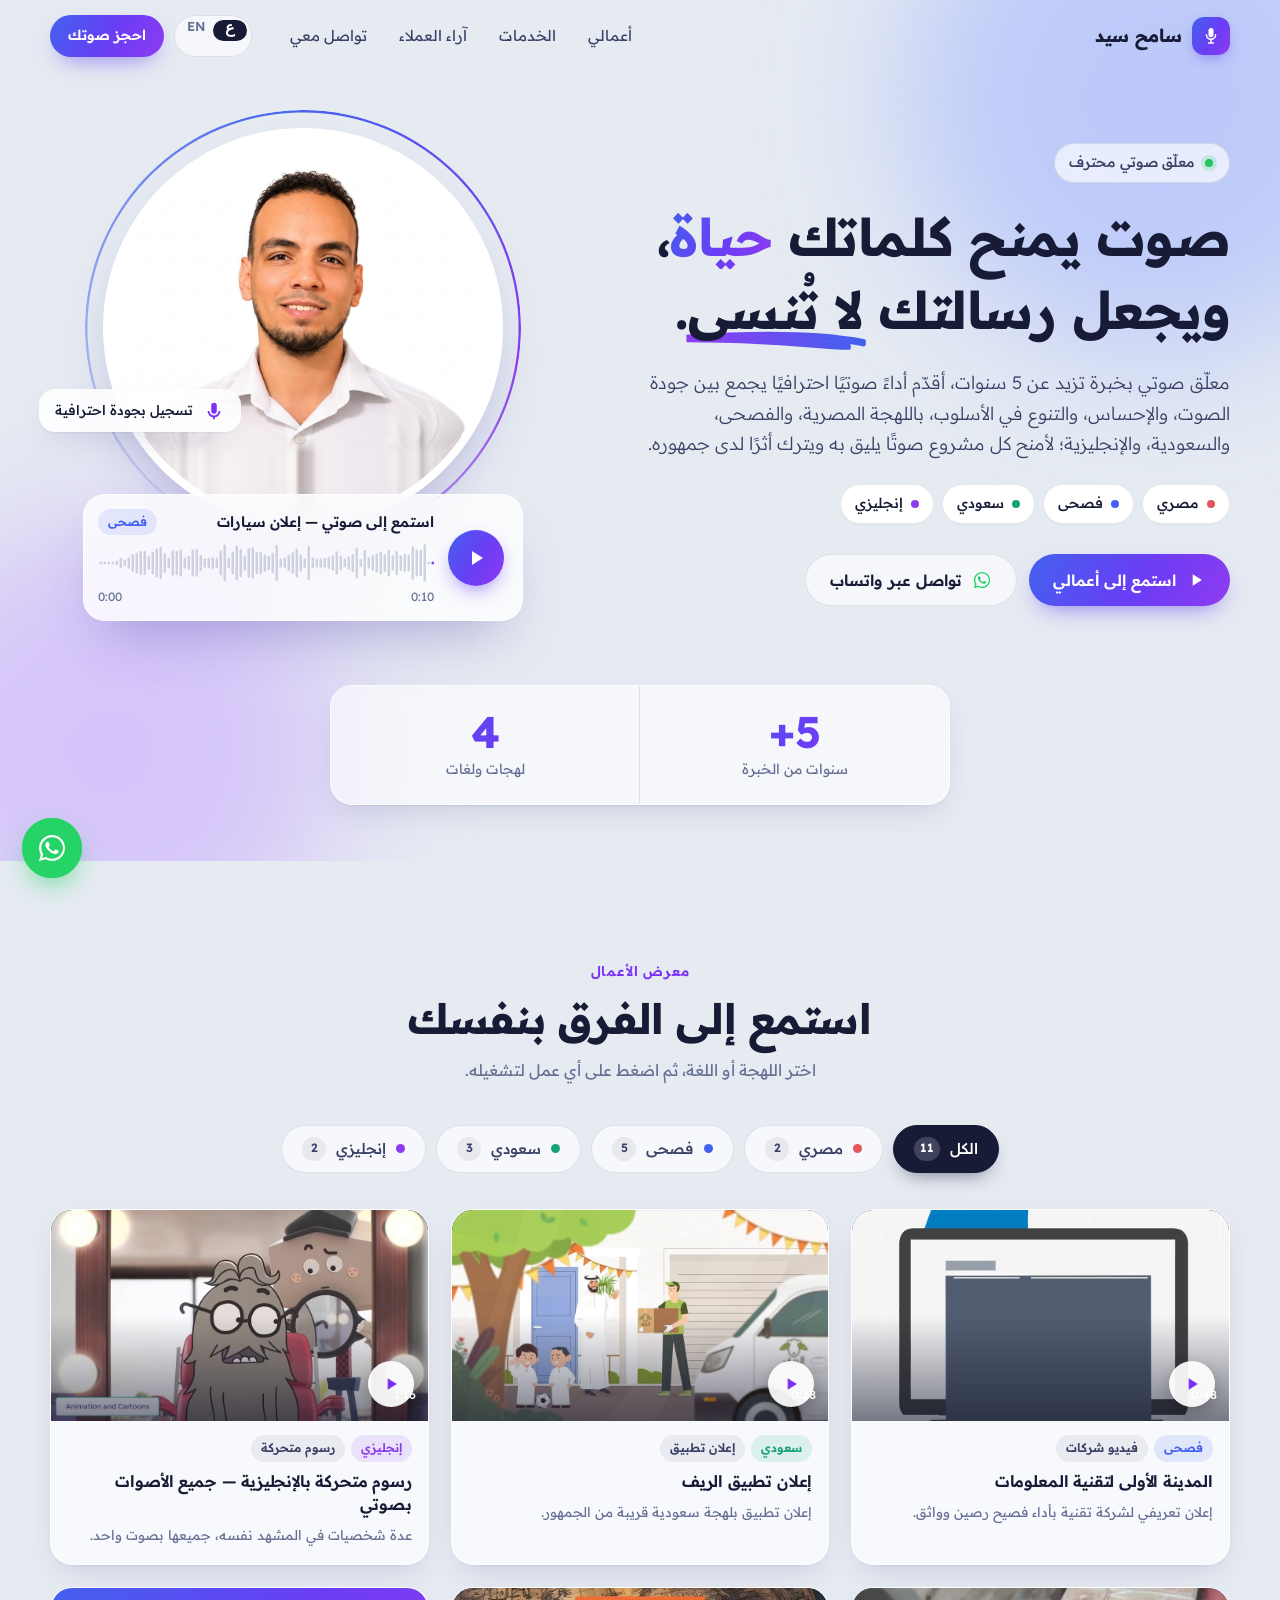
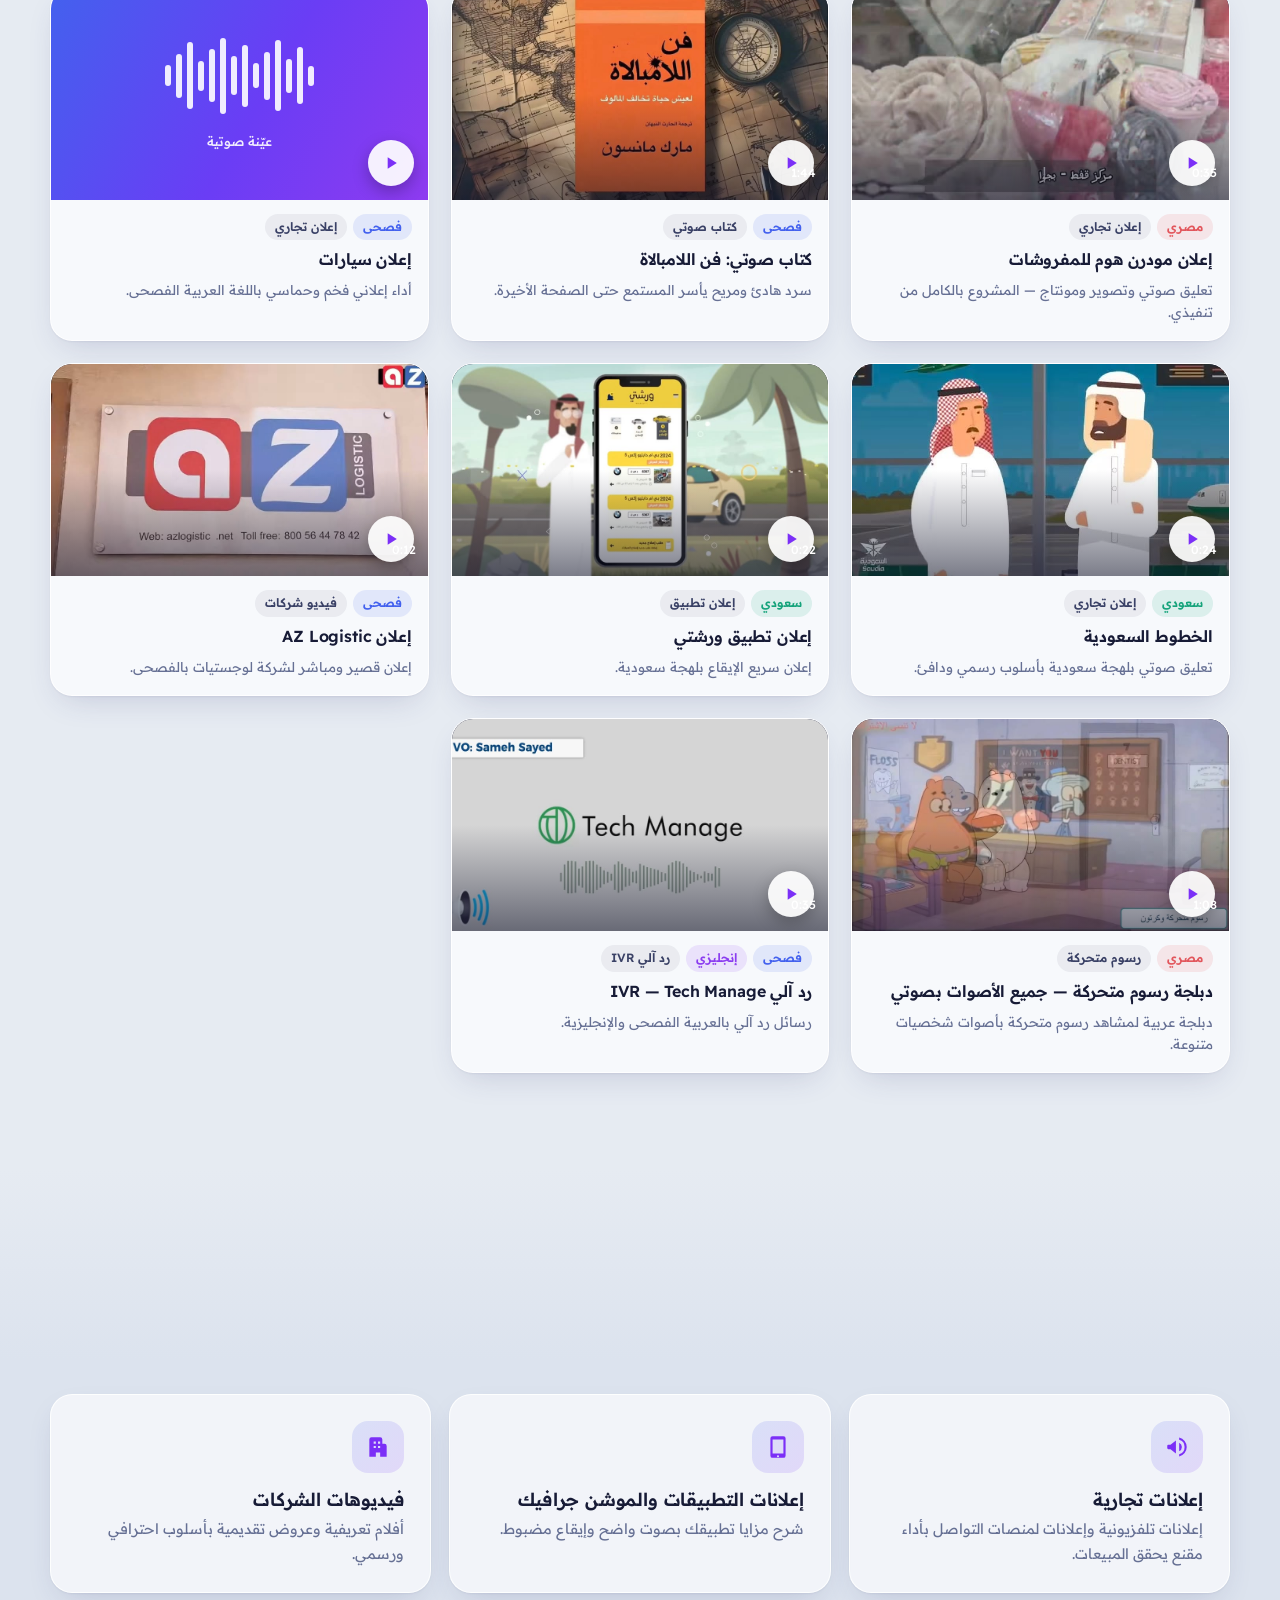
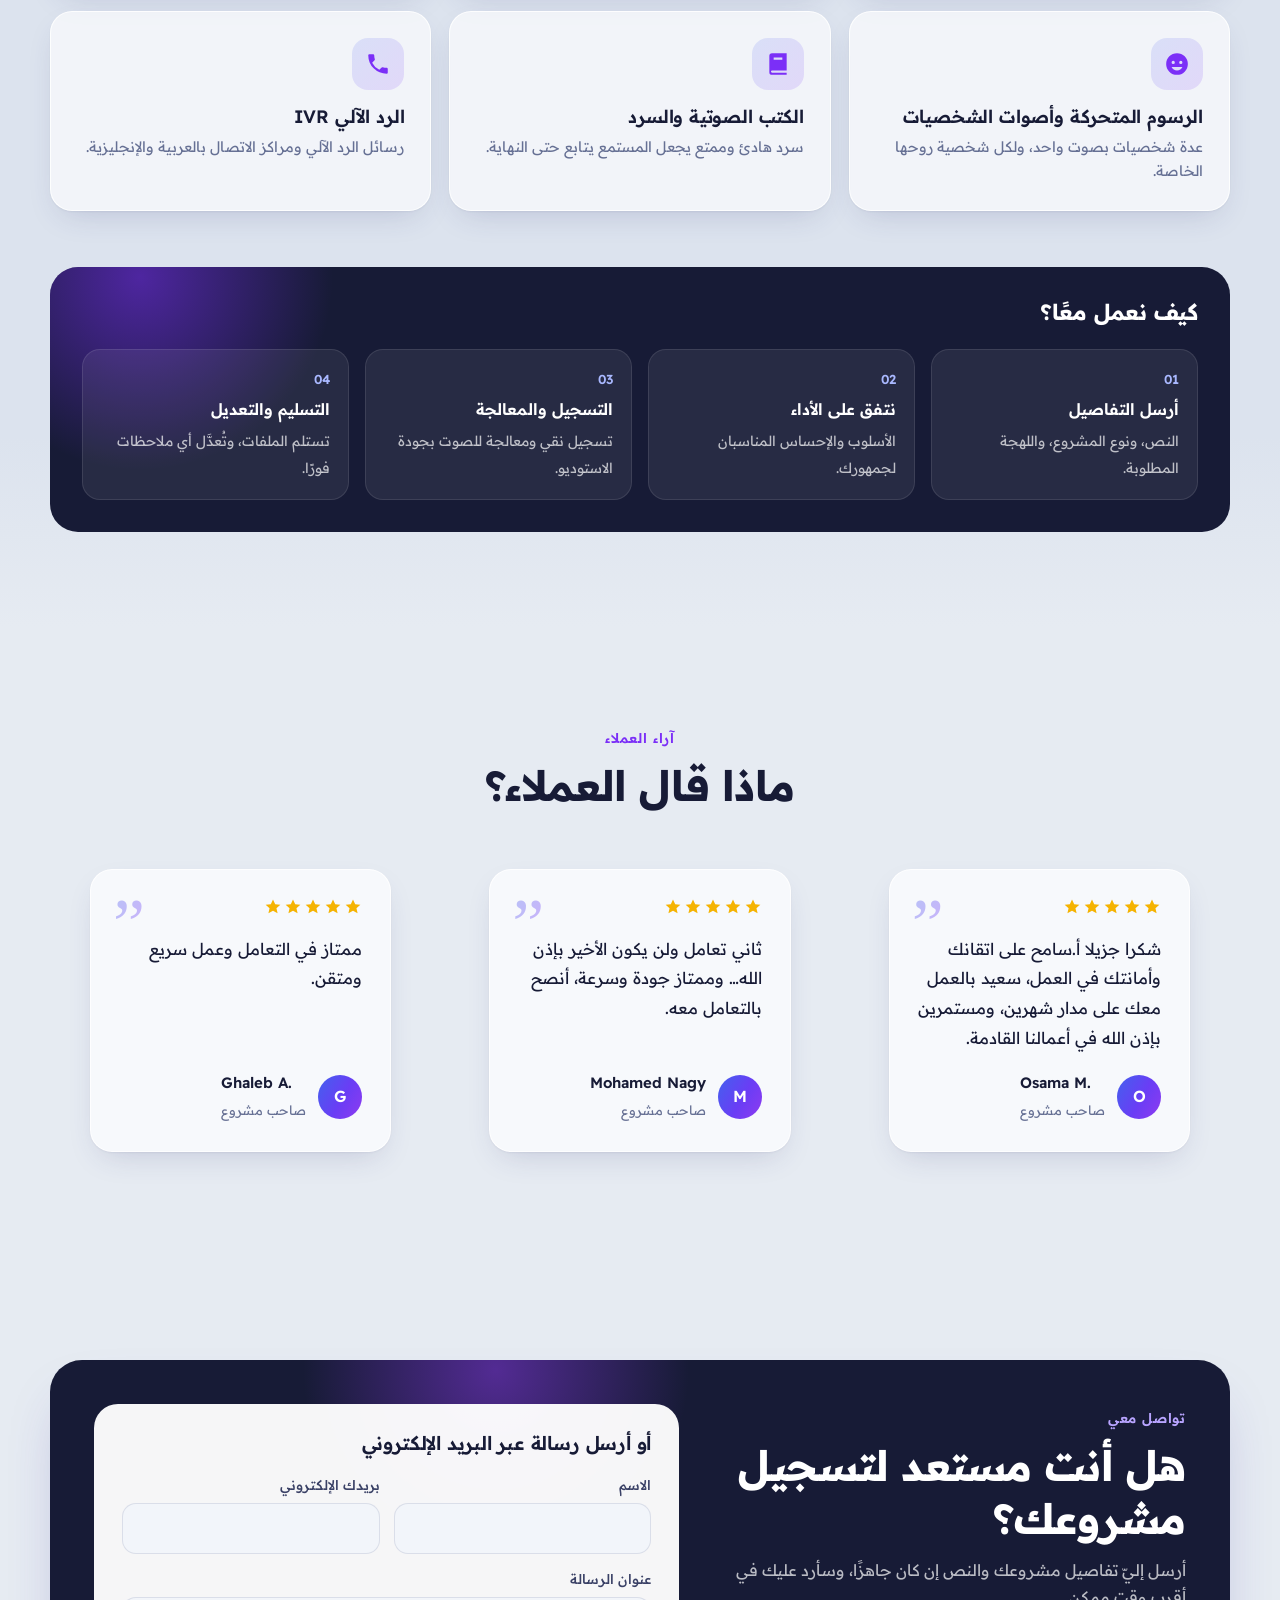
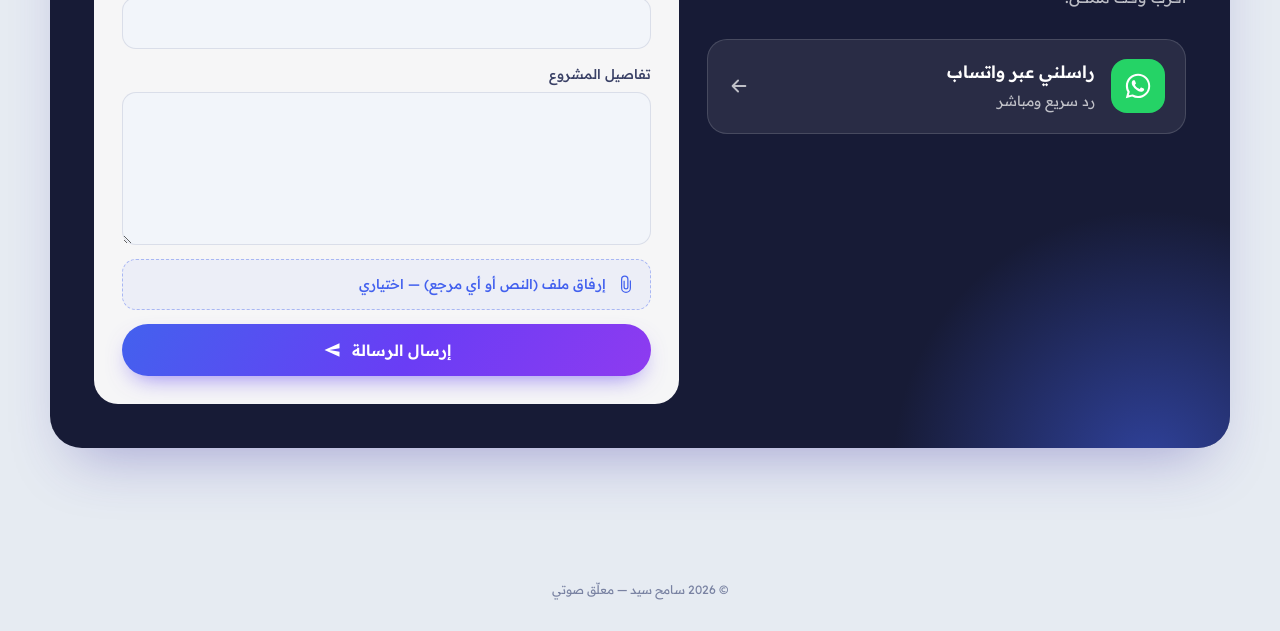
==== public/index.html @ ec3e9917 "Hero portrait: edited photo with broader shoulders and full arm outline Shoulders widened 24% below " ====
<!doctype html>
<html lang="ar" dir="rtl">
<head>
<meta charset="utf-8">
<meta name="viewport" content="width=device-width, initial-scale=1">
<title>سامح سيد — معلّق صوتي | Sameh Sayed — Voice-over Artist</title>
<meta name="description" content="سامح سيد، معلّق صوتي بخبرة تزيد عن 5 سنوات: مصري، فصحى، سعودي، وإنجليزي. إعلانات، تطبيقات، كرتون، كتب صوتية، ورد آلي IVR.">
<meta property="og:title" content="سامح سيد — معلّق صوتي">
<meta property="og:description" content="صوت يمنح كلماتك حياة، ويجعل رسالتك لا تُنسى. مصري · فصحى · سعودي · إنجليزي">
<meta property="og:image" content="assets/img/sameh.png">
<meta property="og:type" content="website">
<meta name="theme-color" content="#E6EBF2">
<link rel="icon" href="data:image/svg+xml,%3Csvg xmlns='http://www.w3.org/2000/svg' viewBox='0 0 64 64'%3E%3Cdefs%3E%3ClinearGradient id='g' x1='0' y1='0' x2='1' y2='1'%3E%3Cstop offset='0' stop-color='%234361EE'/%3E%3Cstop offset='1' stop-color='%237B2FF7'/%3E%3C/linearGradient%3E%3C/defs%3E%3Crect width='64' height='64' rx='18' fill='url(%23g)'/%3E%3Cg fill='%23fff'%3E%3Crect x='14' y='26' width='5' height='12' rx='2.5'/%3E%3Crect x='23' y='18' width='5' height='28' rx='2.5'/%3E%3Crect x='32' y='12' width='5' height='40' rx='2.5'/%3E%3Crect x='41' y='20' width='5' height='24' rx='2.5'/%3E%3C/g%3E%3C/svg%3E">
<link rel="preconnect" href="https://fonts.googleapis.com">
<link rel="preconnect" href="https://fonts.gstatic.com" crossorigin>
<link href="https://fonts.googleapis.com/css2?family=Readex+Pro:wght@300;400;500;600;700&display=swap" rel="stylesheet">
<link rel="stylesheet" href="assets/style.css?v=12">
</head>
<body>

<header class="nav" id="nav">
  <div class="wrap nav-in">
    <a href="./" class="brand" aria-label="Sameh Sayed">
      <span class="brand-mark" aria-hidden="true">
        <svg class="mic" viewBox="0 0 24 24"><rect x="9" y="2.5" width="6" height="11" rx="3"/><path d="M6.5 10.5a5.5 5.5 0 0 0 11 0" fill="none" stroke="currentColor" stroke-width="1.8" stroke-linecap="round"/><path d="M12 16v4M9 20.5h6" fill="none" stroke="currentColor" stroke-width="1.8" stroke-linecap="round"/></svg>
        <span class="wv wv-l"><i></i><i></i></span><span class="wv wv-r"><i></i><i></i></span>
      </span>
      <span class="brand-name" data-i18n="name">سامح سيد</span>
    </a>
    <nav class="links" aria-label="Main">
      <a href="#work" data-i18n="nav.work">أعمالي</a>
      <a href="#services" data-i18n="nav.services">الخدمات</a>
      <a href="#reviews" data-i18n="nav.reviews">آراء العملاء</a>
      <a href="#contact" data-i18n="nav.contact">تواصل معي</a>
    </nav>
    <div class="nav-end">
      <button class="lang" id="langBtn" type="button" aria-label="Switch language"><span data-l="ar">ع</span><span data-l="en">EN</span></button>
      <a href="#contact" class="btn btn-grad btn-sm" data-i18n="nav.cta">احجز صوتك</a>
    </div>
  </div>
</header>

<main id="top">

  <!-- HERO -->
  <section class="hero">
    <div class="orb orb-a" aria-hidden="true"></div>
    <div class="orb orb-b" aria-hidden="true"></div>
    <div class="wrap hero-in">
      <div class="hero-copy reveal">
        <p class="eyebrow"><span class="dot"></span><span data-i18n="hero.eyebrow">معلّق صوتي محترف</span></p>
        <h1 data-i18n-html="hero.title">صوت يمنح كلماتك <em>حياة</em>،<br>ويجعل رسالتك <span class="mark">لا تُنسى</span>.</h1>
        <p class="lead" data-i18n="hero.lead">معلّق صوتي بخبرة تزيد عن 5 سنوات، أقدّم أداءً صوتيًا احترافيًا يجمع بين جودة الصوت، والإحساس، والتنوع في الأسلوب، باللهجة المصرية، والفصحى، والسعودية، والإنجليزية؛ لأمنح كل مشروع صوتًا يليق به ويترك أثرًا لدى جمهوره.</p>
        <div class="dialects" id="heroDialects"></div>
        <div class="cta-row">
          <a href="#work" class="btn btn-grad"><svg viewBox="0 0 24 24" aria-hidden="true"><path d="M8 5v14l11-7z"/></svg><span data-i18n="hero.listen">استمع إلى أعمالي</span></a>
          <a class="btn btn-ghost js-wa" href="#" target="_blank" rel="noopener"><svg viewBox="0 0 32 32" aria-hidden="true"><use href="#i-wa"/></svg><span data-i18n="hero.wa">تواصل عبر واتساب</span></a>
        </div>
      </div>

      <div class="hero-visual reveal">
        <div class="portrait">
          <div class="ring" aria-hidden="true"></div>
          <div class="photo"><img src="assets/img/sameh-portrait.jpg" alt="سامح سيد" width="1024" height="1024" fetchpriority="high"></div>
          <div class="badge badge-mic"><svg viewBox="0 0 24 24" aria-hidden="true"><path d="M12 15a3 3 0 0 0 3-3V6a3 3 0 1 0-6 0v6a3 3 0 0 0 3 3zm5-3a5 5 0 0 1-10 0H5a7 7 0 0 0 6 6.92V21h2v-2.08A7 7 0 0 0 19 12z"/></svg><span data-i18n="hero.studio">تسجيل بجودة احترافية</span></div>
        </div>

        <div class="player" id="demo">
          <button class="play" id="demoPlay" type="button" aria-label="Play">
            <svg class="i-play" viewBox="0 0 24 24" aria-hidden="true"><path d="M8 5v14l11-7z"/></svg>
            <svg class="i-pause" viewBox="0 0 24 24" aria-hidden="true"><path d="M7 5h4v14H7zM13 5h4v14h-4z"/></svg>
          </button>
          <div class="player-body">
            <div class="player-top">
              <span class="player-title" data-i18n="demo.title">استمع إلى صوتي — إعلان سيارات</span>
              <span class="tag tag-fusha" data-i18n="d.fusha">فصحى</span>
            </div>
            <canvas class="wave" id="demoWave" height="44" aria-label="Waveform"></canvas>
            <div class="player-time"><span id="demoCur">0:00</span><span id="demoDur">0:00</span></div>
          </div>
          <audio id="demoAudio" src="assets/audio/car-commercial-fusha.wav" preload="metadata"></audio>
        </div>
      </div>
    </div>

    <div class="wrap">
      <ul class="stats reveal">
        <li><b dir="ltr">+<span data-count="5">5</span></b><span data-i18n="stats.years">سنوات من الخبرة</span></li>
        <li><b><span data-count="4">4</span></b><span data-i18n="stats.dialects">لهجات ولغات</span></li>
      </ul>
    </div>
  </section>

  <!-- WORK -->
  <section class="section" id="work">
    <div class="wrap">
      <div class="head reveal">
        <p class="kicker" data-i18n="work.kicker">معرض الأعمال</p>
        <h2 data-i18n="work.title">استمع إلى الفرق بنفسك</h2>
        <p class="sub" data-i18n="work.sub">اختر اللهجة أو اللغة، ثم اضغط على أي عمل لتشغيله.</p>
      </div>

      <div class="filters reveal" id="filters" role="tablist" aria-label="Filter by dialect"></div>
      <div class="grid" id="grid"></div>
    </div>
  </section>

  <!-- SERVICES -->
  <section class="section section-alt" id="services">
    <div class="wrap">
      <div class="head reveal">
        <p class="kicker" data-i18n="svc.kicker">الخدمات</p>
        <h2 data-i18n="svc.title">صوت واحد لجميع أنواع المشاريع</h2>
      </div>
      <div class="services" id="services-list"></div>

      <div class="process reveal">
        <h3 data-i18n="proc.title">كيف نعمل معًا؟</h3>
        <ol id="process"></ol>
      </div>
    </div>
  </section>

  <!-- REVIEWS -->
  <section class="section" id="reviews">
    <div class="wrap">
      <div class="head reveal">
        <p class="kicker" data-i18n="rev.kicker">آراء العملاء</p>
        <h2 data-i18n="rev.title">ماذا قال العملاء؟</h2>
      </div>
      <div class="reviews" id="reviews-list"></div>
    </div>
  </section>

  <!-- CONTACT -->
  <section class="section section-contact" id="contact">
    <div class="wrap contact-in">
      <div class="contact-side reveal">
        <p class="kicker kicker-light" data-i18n="ct.kicker">تواصل معي</p>
        <h2 data-i18n="ct.title">هل أنت مستعد لتسجيل مشروعك؟</h2>
        <p class="sub" data-i18n="ct.sub">أرسل إليّ تفاصيل مشروعك والنص إن كان جاهزًا، وسأرد عليك في أقرب وقت ممكن.</p>
        <a class="wa-card js-wa" href="#" target="_blank" rel="noopener">
          <span class="wa-ico"><svg viewBox="0 0 32 32" aria-hidden="true"><use href="#i-wa"/></svg></span>
          <span><b data-i18n="ct.wa">راسلني عبر واتساب</b><small data-i18n="ct.wa2">رد سريع ومباشر</small></span>
          <svg class="arrow" viewBox="0 0 24 24" aria-hidden="true"><path d="M5 12h14M13 6l6 6-6 6" fill="none" stroke="currentColor" stroke-width="2" stroke-linecap="round" stroke-linejoin="round"/></svg>
        </a>
      </div>

      <form class="form reveal" id="mailForm" action="https://formsubmit.co/neverstopdreamingbuddy@gmail.com" method="POST" enctype="multipart/form-data" target="formSink">
        <h3 data-i18n="f.title">أو أرسل رسالة عبر البريد الإلكتروني</h3>
        <div class="row2">
          <label><span data-i18n="f.name">الاسم</span><input name="name" required autocomplete="name"></label>
          <label><span data-i18n="f.email">بريدك الإلكتروني</span><input name="email" type="email" required autocomplete="email" dir="ltr"></label>
        </div>
        <label><span data-i18n="f.subject">عنوان الرسالة</span><input name="_subject" required></label>
        <label><span data-i18n="f.msg">تفاصيل المشروع</span><textarea name="message" rows="5" required></textarea></label>
        <label class="file"><input type="file" name="attachment" id="fileIn" accept=".pdf,.doc,.docx,.txt,.mp3,.wav,.mp4,.png,.jpg,.jpeg,.zip">
          <span class="file-ui"><svg viewBox="0 0 24 24" aria-hidden="true"><path d="M16.5 6.5v9a4.5 4.5 0 0 1-9 0V5a3 3 0 0 1 6 0v9.5a1.5 1.5 0 0 1-3 0V7h-1.5v7.5a3 3 0 0 0 6 0V5a4.5 4.5 0 0 0-9 0v10.5a6 6 0 0 0 12 0v-9z"/></svg><span id="fileName" data-i18n="f.file">إرفاق ملف (النص أو أي مرجع) — اختياري</span></span>
        </label>
        <input type="text" name="_honey" class="hp" tabindex="-1" autocomplete="off">
        <input type="hidden" name="_template" value="table">
        <input type="hidden" name="_captcha" value="false">
        <input type="hidden" name="_next" id="nextUrl" value="">
        <button class="btn btn-grad btn-block" type="submit"><span data-i18n="f.send">إرسال الرسالة</span><svg viewBox="0 0 24 24" aria-hidden="true"><path d="M3 20l18-8L3 4v6l12 2-12 2z"/></svg></button>
        <p class="form-ok" id="formOk" hidden role="status" data-i18n="f.ok">تم إرسال رسالتك بنجاح، شكرًا لك! سأرد عليك قريبًا.</p>
      </form>
      <iframe name="formSink" id="formSink" title="form" hidden></iframe>
    </div>
  </section>
</main>

<footer class="foot">
  <div class="wrap foot-in">
    <span>© <span id="yr">2026</span> <span data-i18n="name">سامح سيد</span> — <span data-i18n="foot.role">معلّق صوتي</span></span>
  </div>
</footer>

<a class="fab js-wa" href="#" target="_blank" rel="noopener" aria-label="WhatsApp">
  <svg viewBox="0 0 32 32" aria-hidden="true"><use href="#i-wa"/></svg>
</a>

<div class="lightbox" id="lb" hidden>
  <div class="lb-card" role="dialog" aria-modal="true" aria-labelledby="lbTitle">
    <button class="lb-x" id="lbX" type="button" aria-label="Close">×</button>
    <div class="lb-media"><video id="lbVideo" controls playsinline></video></div>
    <div class="lb-info">
      <div class="lb-tags" id="lbTags"></div>
      <h3 id="lbTitle"></h3>
      <p id="lbNote"></p>
    </div>
  </div>
</div>

<svg width="0" height="0" style="position:absolute" aria-hidden="true">
  <symbol id="i-wa" viewBox="0 0 32 32"><path fill="currentColor" d="M16.04 3C8.86 3 3.05 8.8 3.05 15.97c0 2.29.6 4.53 1.74 6.5L3 29l6.7-1.75a12.95 12.95 0 0 0 6.33 1.62h.01c7.17 0 12.99-5.8 12.99-12.97C29.03 8.8 23.21 3 16.04 3zm0 23.68h-.01a10.8 10.8 0 0 1-5.49-1.5l-.4-.23-3.97 1.04 1.06-3.87-.26-.4a10.7 10.7 0 0 1-1.65-5.75c0-5.95 4.85-10.79 10.82-10.79 5.96 0 10.8 4.84 10.8 10.8 0 5.95-4.85 10.7-10.9 10.7zm5.93-8.07c-.33-.16-1.93-.95-2.23-1.06-.3-.11-.52-.16-.74.17-.22.32-.85 1.06-1.04 1.27-.19.22-.38.25-.71.08-.33-.16-1.38-.51-2.63-1.62-.97-.86-1.63-1.93-1.82-2.25-.19-.33-.02-.5.14-.67.15-.14.33-.38.49-.57.17-.19.22-.32.33-.54.11-.22.06-.41-.03-.57-.08-.16-.74-1.78-1.01-2.44-.27-.64-.54-.55-.74-.56h-.63c-.22 0-.57.08-.87.41-.3.32-1.14 1.11-1.14 2.71s1.17 3.15 1.33 3.36c.16.22 2.3 3.5 5.56 4.91.78.33 1.38.53 1.86.68.78.25 1.49.21 2.05.13.63-.09 1.93-.79 2.2-1.55.27-.76.27-1.41.19-1.55-.08-.13-.3-.21-.63-.38z"/></symbol>
</svg>

<script src="assets/main.js?v=9"></script>
</body>
</html>
---- public/assets/style.css ----
:root{
  --bg:#E6EBF2;          /* watery gray */
  --bg-2:#DCE3EE;
  --surface:#F2F5FA;
  --card:rgba(255,255,255,.62);
  --card-solid:#F7F9FC;
  --line:rgba(40,56,110,.12);
  --ink:#171B36;
  --ink-2:#3A4166;
  --muted:#667094;
  --blue:#4361EE;
  --violet:#7B2FF7;
  --grad:linear-gradient(120deg,#4361EE 0%,#6A3DF5 55%,#8E3BF0 100%);
  --grad-soft:linear-gradient(135deg,rgba(67,97,238,.14),rgba(123,47,247,.14));
  --shadow:0 1px 2px rgba(23,27,54,.05),0 12px 32px -12px rgba(48,56,120,.22);
  --shadow-lg:0 30px 60px -24px rgba(58,48,160,.38);
  --r:22px;
  --font:"Readex Pro",system-ui,-apple-system,"Segoe UI",Tahoma,sans-serif;
  --wa:#25D366;
  /* dialect colors */
  --c-eg:#E2565C; --c-fusha:#4361EE; --c-sa:#16A37B; --c-en:#8B3CF0;
}
*{box-sizing:border-box}
html{scroll-behavior:smooth;scroll-padding-top:84px;-webkit-text-size-adjust:100%}
body{margin:0;background:var(--bg);color:var(--ink);font-family:var(--font);font-size:16px;line-height:1.7;overflow-x:hidden;-webkit-font-smoothing:antialiased}
img,video,canvas{display:block;max-width:100%}
a{color:inherit;text-decoration:none}
button{font:inherit;color:inherit;cursor:pointer;border:0;background:none}
svg{fill:currentColor}
.wrap{width:min(1180px,100% - 32px);margin-inline:auto}
h1,h2,h3{line-height:1.25;margin:0;letter-spacing:-.01em}
html[lang=en] h1,html[lang=en] h2{letter-spacing:-.025em}

/* ---------- buttons ---------- */
.btn{display:inline-flex;align-items:center;justify-content:center;gap:10px;height:52px;padding:0 24px;border-radius:999px;font-weight:600;font-size:15.5px;transition:transform .2s,box-shadow .2s,background .2s;white-space:nowrap}
.btn svg{width:20px;height:20px}
.btn-grad{background:var(--grad);color:#fff;box-shadow:0 10px 24px -10px rgba(91,63,240,.7)}
.btn-grad:hover{transform:translateY(-2px);box-shadow:0 16px 30px -12px rgba(91,63,240,.75)}
.btn-ghost{background:var(--card);border:1px solid var(--line);backdrop-filter:blur(10px)}
.btn-ghost svg{color:var(--wa)}
.btn-ghost:hover{background:#fff;transform:translateY(-2px)}
.btn-sm{height:42px;padding:0 18px;font-size:14px}
.btn-block{width:100%}
:focus-visible{outline:3px solid rgba(67,97,238,.55);outline-offset:3px;border-radius:10px}

/* ---------- nav ---------- */
.nav{position:fixed;inset-inline:0;top:0;z-index:50;transition:background .3s,box-shadow .3s,backdrop-filter .3s}
.nav.scrolled{background:rgba(230,235,242,.78);backdrop-filter:blur(14px) saturate(1.4);box-shadow:0 1px 0 var(--line)}
.nav-in{display:flex;align-items:center;gap:24px;height:72px}
.brand{display:flex;align-items:center;gap:10px;font-weight:700;font-size:18px}
.brand-mark{position:relative;display:grid;place-items:center;height:38px;width:38px;border-radius:12px;background:var(--grad);color:#fff;box-shadow:0 6px 16px -6px rgba(91,63,240,.7)}
.brand-mark .mic{width:20px;height:20px;fill:#fff}
.brand-mark .wv{position:absolute;top:50%;display:flex;gap:2px;transform:translateY(-62%)}
.brand-mark .wv-l{left:3px;flex-direction:row-reverse}.brand-mark .wv-r{right:3px}
.brand-mark .wv i{display:block;width:4px;height:4px;border:1.6px solid #fff;border-radius:50%;clip-path:inset(0 0 0 50%);opacity:0;animation:wave 1.6s ease-out infinite}
.brand-mark .wv-l i{clip-path:inset(0 50% 0 0)}
.brand-mark .wv i:nth-child(2){width:7px;height:7px;animation-delay:.25s}
@keyframes wave{0%{opacity:0;transform:scale(.6)}40%{opacity:1}100%{opacity:0;transform:scale(1.15)}}
.brand:hover .brand-mark .wv i{animation-duration:.9s}
@keyframes bars{50%{transform:scaleY(.45)}}
.links{display:flex;gap:4px;margin-inline-start:auto}
.links a{padding:8px 14px;border-radius:999px;color:var(--ink-2);font-size:15px;transition:background .2s,color .2s}
.links a:hover{background:rgba(255,255,255,.7);color:var(--ink)}
.nav-end{display:flex;align-items:center;gap:10px}
.lang{display:flex;height:42px;padding:4px;border-radius:999px;background:rgba(255,255,255,.6);border:1px solid var(--line);font-size:13px;font-weight:600}
.lang span{display:grid;place-items:center;min-width:34px;border-radius:999px;color:var(--muted);transition:.2s;line-height:1}
.lang [data-l=ar]{font-size:16px;padding-bottom:5px;font-family:Tahoma,"Segoe UI",sans-serif;font-weight:700}
html[lang=ar] .lang [data-l=ar],html[lang=en] .lang [data-l=en]{background:var(--ink);color:#fff}

/* ---------- hero ---------- */
.hero{position:relative;padding:128px 0 56px;overflow:hidden}
.orb{position:absolute;border-radius:50%;filter:blur(70px);opacity:.55;pointer-events:none}
.orb-a{width:520px;height:520px;background:#9DB0FF;top:-160px;inset-inline-start:-140px}
.orb-b{width:460px;height:460px;background:#C8A6FF;bottom:-120px;inset-inline-end:-120px}
.hero-in>*{min-width:0}
.hero-in{position:relative;display:grid;grid-template-columns:minmax(0,1.1fr) minmax(0,.9fr);gap:56px;align-items:center}
.eyebrow{display:inline-flex;align-items:center;gap:10px;margin:0 0 18px;padding:7px 16px 7px 14px;border-radius:999px;background:rgba(255,255,255,.65);border:1px solid var(--line);font-size:14px;font-weight:500;color:var(--ink-2)}
.dot{width:8px;height:8px;border-radius:50%;background:#22C55E;box-shadow:0 0 0 4px rgba(34,197,94,.18);animation:pulse 2s infinite}
@keyframes pulse{50%{box-shadow:0 0 0 8px rgba(34,197,94,0)}}
h1{font-size:clamp(30px,4.2vw,52px);font-weight:700;text-wrap:balance}
html[lang=ar] h1{line-height:1.4}
h1 .mark{position:relative;display:inline-block;white-space:nowrap;color:var(--ink);isolation:isolate}
h1 .mark::after{content:"";position:absolute;inset-inline:-2%;bottom:-.06em;height:.4em;background:url("data:image/svg+xml,%3Csvg xmlns=%27http://www.w3.org/2000/svg%27 viewBox=%270 0 200 20%27 preserveAspectRatio=%27none%27%3E%3Cdefs%3E%3ClinearGradient id=%27g%27 x1=%270%27 x2=%271%27%3E%3Cstop offset=%270%27 stop-color=%27%234361EE%27/%3E%3Cstop offset=%271%27 stop-color=%27%238E3BF0%27/%3E%3C/linearGradient%3E%3C/defs%3E%3Cpath d=%27M3 13 C 50 5, 110 4, 197 9 C 140 9, 80 12, 20 17%27 fill=%27none%27 stroke=%27url(%23g)%27 stroke-width=%277%27 stroke-linecap=%27round%27/%3E%3C/svg%3E") center/100% 100% no-repeat;clip-path:inset(0 100% 0 0);animation:draw 1s .6s cubic-bezier(.6,.1,.2,1) forwards;z-index:-1}
html[dir=rtl] h1 .mark::after{transform:scaleX(-1)}
@keyframes draw{to{clip-path:inset(0 0 0 0)}}
h1 em{font-style:normal;background:var(--grad);-webkit-background-clip:text;background-clip:text;color:transparent}
h1 .life{position:relative;display:inline-block}
h1 .sparks{position:absolute;inset:0;pointer-events:none;filter:drop-shadow(0 0 4px rgba(123,47,247,.55))}
h1 .sparks i{position:absolute;bottom:45%;width:var(--s,8px);height:var(--s,8px);opacity:0;background:linear-gradient(135deg,#6D8BFF,#B07CFF);clip-path:polygon(50% 0,62% 38%,100% 50%,62% 62%,50% 100%,38% 62%,0 50%,38% 38%);animation:rise var(--d,1.7s) ease-out var(--w,0s) 1 both}
h1 .sparks i.dot{border-radius:50%;clip-path:none;background:radial-gradient(circle,#fff 0,#9F7BFF 45%,rgba(123,47,247,0) 72%)}
@keyframes rise{0%{opacity:0;transform:translate(0,0) scale(.3) rotate(0)}18%{opacity:1}100%{opacity:0;transform:translate(var(--dx,0),-1.3em) scale(1) rotate(90deg)}}
.lead{font-size:clamp(16px,1.5vw,18px);color:var(--ink-2);margin:22px 0 24px;max-width:600px;font-weight:300}
.dialects{display:flex;flex-wrap:wrap;gap:8px;margin-bottom:30px}
.chip{display:inline-flex;align-items:center;gap:8px;padding:7px 14px;border-radius:999px;background:#fff;border:1px solid var(--line);font-size:14px;font-weight:500;box-shadow:0 1px 2px rgba(0,0,0,.03);transition:transform .2s,border-color .2s}
.chip:hover{transform:translateY(-2px);border-color:currentColor}
.chip i{width:8px;height:8px;border-radius:50%;background:currentColor}
.chip b{font-weight:500;color:var(--ink)}
.cta-row{display:flex;flex-wrap:wrap;gap:12px}

.hero-visual{position:relative;display:flex;flex-direction:column;align-items:center}
.portrait{position:relative;width:min(400px,82vw);aspect-ratio:1}
.portrait .photo{position:relative;width:100%;height:100%;border-radius:50%;overflow:hidden;background:#fff;box-shadow:var(--shadow-lg);border:8px solid rgba(255,255,255,.9)}
.portrait .photo img{width:100%;height:100%;object-fit:cover;}
.ring{position:absolute;inset:-18px;border-radius:50%;background:conic-gradient(from 0deg,#4361EE,#8E3BF0,#4361EE00 55%,#4361EE);animation:spin 14s linear infinite;-webkit-mask:radial-gradient(farthest-side,transparent calc(100% - 3px),#000 calc(100% - 2px));mask:radial-gradient(farthest-side,transparent calc(100% - 3px),#000 calc(100% - 2px))}
@keyframes spin{to{transform:rotate(1turn)}}
.badge{position:absolute;display:flex;align-items:center;gap:10px;padding:10px 16px;border-radius:16px;background:rgba(255,255,255,.88);backdrop-filter:blur(12px);box-shadow:var(--shadow);font-size:13.5px;font-weight:500;animation:float 6s ease-in-out infinite}
.badge b{font-size:24px;line-height:1;background:var(--grad);-webkit-background-clip:text;background-clip:text;color:transparent}
.badge svg{width:22px;height:22px;color:var(--violet)}
.badge-exp{top:12%;inset-inline-start:-14%}
.badge-mic{bottom:24%;inset-inline-end:-16%;animation-delay:-3s}
@keyframes float{50%{transform:translateY(-10px)}}

.player{position:relative;margin-top:-34px;width:100%;max-width:440px;display:flex;align-items:center;gap:14px;padding:14px 18px 12px 14px;border-radius:22px;background:rgba(255,255,255,.8);backdrop-filter:blur(16px);border:1px solid rgba(255,255,255,.9);box-shadow:var(--shadow-lg);z-index:2}
.play{flex:none;display:grid;place-items:center;width:56px;height:56px;border-radius:50%;background:var(--grad);color:#fff;box-shadow:0 8px 20px -6px rgba(91,63,240,.65);transition:transform .2s}
.play:hover{transform:scale(1.06)}
.play svg{width:24px;height:24px}
.play .i-pause,.player.playing .play .i-play{display:none}
.player.playing .play .i-pause{display:block}
.player.playing .play{animation:ripple 1.6s infinite}
@keyframes ripple{0%{box-shadow:0 0 0 0 rgba(107,63,245,.45)}100%{box-shadow:0 0 0 16px rgba(107,63,245,0)}}
.player-body{flex:1;min-width:0}
.player-top{display:flex;align-items:center;justify-content:space-between;gap:8px}
.player-title{font-weight:600;font-size:14.5px;white-space:nowrap;overflow:hidden;text-overflow:ellipsis}
.wave{width:100%;height:44px;margin:6px 0 2px;cursor:pointer}
.player-time{display:flex;justify-content:space-between;font-size:12px;color:var(--muted);font-variant-numeric:tabular-nums;direction:ltr}

.tag{display:inline-flex;align-items:center;gap:6px;padding:3px 10px;border-radius:999px;font-size:12px;font-weight:600;white-space:nowrap;background:color-mix(in srgb,currentColor 12%,transparent)}
.tag-eg{color:var(--c-eg)}.tag-fusha{color:var(--c-fusha)}.tag-sa{color:var(--c-sa)}.tag-en{color:var(--c-en)}
.tag-type{color:var(--ink-2);background:rgba(23,27,54,.06)}

.stats{list-style:none;margin:64px auto 0;max-width:620px;padding:0;display:grid;grid-template-columns:repeat(2,1fr);border-radius:var(--r);background:var(--card);border:1px solid rgba(255,255,255,.8);backdrop-filter:blur(10px);box-shadow:var(--shadow)}
.stats li{padding:22px 20px;text-align:center;display:flex;flex-direction:column;gap:2px}
.stats li+li{border-inline-start:1px solid var(--line)}
.stats b{font-size:clamp(30px,3.6vw,44px);font-variant-numeric:tabular-nums;font-weight:700;line-height:1.1;background:var(--grad);-webkit-background-clip:text;background-clip:text;color:transparent}
.stats li>span{font-size:14px;color:var(--muted)}

/* ---------- sections ---------- */
.section{padding:96px 0;position:relative}
.section-alt{background:linear-gradient(180deg,var(--bg) 0%,var(--bg-2) 18%,var(--bg-2) 82%,var(--bg) 100%)}
.head{text-align:center;max-width:640px;margin:0 auto 40px}
.kicker{display:inline-block;margin:0 0 10px;font-size:13.5px;font-weight:600;letter-spacing:.06em;color:var(--violet)}
html[lang=en] .kicker{text-transform:uppercase}
h2{font-size:clamp(28px,3.6vw,42px);font-weight:700}
.sub{color:var(--muted);margin:12px 0 0}

/* ---------- filters + grid ---------- */
.filters{display:flex;flex-wrap:wrap;justify-content:center;gap:10px;margin-bottom:36px}
.f-btn{display:inline-flex;align-items:center;gap:10px;height:48px;padding:0 20px;border-radius:999px;background:rgba(255,255,255,.65);border:1px solid var(--line);font-weight:500;font-size:15px;color:var(--ink-2);transition:.25s}
.f-btn i{width:9px;height:9px;border-radius:50%;background:var(--c,var(--ink))}
.f-btn small{display:grid;place-items:center;min-width:24px;height:24px;padding:0 6px;border-radius:999px;background:rgba(23,27,54,.07);font-size:12px;font-weight:600}
.f-btn:hover{background:#fff}
.f-btn[aria-selected=true]{background:var(--ink);color:#fff;border-color:var(--ink);box-shadow:0 10px 20px -10px rgba(23,27,54,.6)}
.f-btn[aria-selected=true] small{background:rgba(255,255,255,.18)}

.grid{display:grid;grid-template-columns:repeat(3,1fr);gap:22px}
.card{position:relative;display:flex;flex-direction:column;border-radius:var(--r);background:var(--card-solid);border:1px solid rgba(255,255,255,.9);box-shadow:var(--shadow);overflow:hidden;transition:transform .3s,box-shadow .3s,opacity .3s;cursor:pointer;text-align:start}
.card:hover{transform:translateY(-6px);box-shadow:var(--shadow-lg)}
.card.hide{display:none}
.thumb{position:relative;aspect-ratio:16/9;background:#1d2140;overflow:hidden}
.thumb img,.thumb video{position:absolute;inset:0;width:100%;height:100%;object-fit:cover;transition:transform .6s,opacity .3s}
.thumb video{opacity:0}
.card.previewing .thumb video{opacity:1}
.card:hover .thumb img{transform:scale(1.05)}
.thumb::after{content:"";position:absolute;inset:0;background:linear-gradient(180deg,rgba(15,18,40,0) 50%,rgba(15,18,40,.55))}
.thumb .pbtn{position:absolute;z-index:2;inset-inline-start:14px;bottom:14px;display:grid;place-items:center;width:46px;height:46px;border-radius:50%;background:rgba(255,255,255,.92);color:var(--violet);box-shadow:0 6px 16px rgba(0,0,0,.25);transition:transform .2s}
.card:hover .pbtn{transform:scale(1.1)}
.pbtn svg{width:20px;height:20px}
.thumb .dur{position:absolute;z-index:2;inset-inline-end:12px;bottom:16px;color:#fff;font-size:12px;font-weight:500;direction:ltr}
.thumb .official{position:absolute;z-index:2;top:12px;inset-inline-start:12px;padding:4px 10px;border-radius:999px;background:rgba(255,255,255,.92);font-size:11.5px;font-weight:600;color:var(--ink)}
.card-body{padding:14px 16px 18px;display:flex;flex-direction:column;gap:8px;flex:1}
.card-tags{display:flex;flex-wrap:wrap;gap:6px}
.card h3{font-size:16px;font-weight:600;line-height:1.45}
.card p{margin:0;font-size:13.5px;color:var(--muted);line-height:1.6}

.card-audio .thumb{background:var(--grad);display:flex;flex-direction:column;justify-content:center;align-items:center;gap:14px;color:#fff}
.card-audio .thumb::after{display:none}
.eq{display:flex;align-items:center;gap:5px;height:80px}
.eq i{width:6px;border-radius:6px;background:rgba(255,255,255,.9);animation:bars 1.1s ease-in-out infinite}
.card-audio .lbl{font-size:13px;font-weight:500;opacity:.9}

/* ---------- services ---------- */
.services{display:grid;grid-template-columns:repeat(3,1fr);gap:18px}
.svc{padding:26px;border-radius:var(--r);background:var(--card);border:1px solid rgba(255,255,255,.85);box-shadow:var(--shadow);transition:transform .3s}
.svc:hover{transform:translateY(-4px)}
.svc .ic{display:grid;place-items:center;width:52px;height:52px;border-radius:16px;background:var(--grad-soft);color:var(--violet);margin-bottom:16px}
.svc .ic svg{width:26px;height:26px}
.svc h3{font-size:18px;font-weight:600;margin-bottom:6px}
.svc p{margin:0;color:var(--muted);font-size:14.5px}

.process{margin-top:56px;padding:32px;border-radius:calc(var(--r) + 6px);background:var(--ink);color:#fff;position:relative;overflow:hidden}
.process::before{content:"";position:absolute;width:420px;height:420px;border-radius:50%;background:radial-gradient(circle,rgba(123,47,247,.55),transparent 65%);top:-200px;inset-inline-end:-120px}
.process h3{position:relative;font-size:22px;margin-bottom:22px}
.process ol{position:relative;list-style:none;margin:0;padding:0;display:grid;grid-template-columns:repeat(4,1fr);gap:16px;counter-reset:s}
.process li{counter-increment:s;padding:18px;border-radius:18px;background:rgba(255,255,255,.07);border:1px solid rgba(255,255,255,.1)}
.process li::before{content:counter(s,decimal-leading-zero);display:block;font-size:13px;font-weight:600;color:#A9B8FF;margin-bottom:6px}
.process li b{display:block;font-weight:600;margin-bottom:4px}
.process li span{font-size:14px;color:rgba(255,255,255,.7)}

/* ---------- reviews ---------- */
.reviews{display:grid;grid-template-columns:repeat(3,1fr);gap:18px}
.rev{position:relative;display:flex;flex-direction:column;gap:18px;padding:28px;border-radius:var(--r);background:var(--card-solid);border:1px solid rgba(255,255,255,.9);box-shadow:var(--shadow)}
.rev .q{position:absolute;top:18px;inset-inline-end:22px;font-size:72px;line-height:1;font-family:Georgia,serif;background:var(--grad);-webkit-background-clip:text;background-clip:text;color:transparent;opacity:.35}
.stars{display:flex;gap:2px;color:#F5B301}
.stars svg{width:18px;height:18px}
.rev blockquote{margin:0;font-size:16.5px;line-height:1.8;flex:1}
.who{display:flex;align-items:center;gap:12px}
.av{display:grid;place-items:center;width:44px;height:44px;border-radius:50%;background:var(--grad);color:#fff;font-weight:600}
.who b{display:block;font-weight:600;font-size:15px}
.who small{color:var(--muted);font-size:13px}

/* ---------- contact ---------- */
.section-contact{padding-bottom:110px}
.contact-in{display:grid;grid-template-columns:.9fr 1.1fr;gap:28px;padding:44px;border-radius:32px;background:var(--ink);color:#fff;position:relative;overflow:hidden;box-shadow:var(--shadow-lg)}
.contact-in::before{content:"";position:absolute;width:560px;height:560px;border-radius:50%;background:radial-gradient(circle,rgba(67,97,238,.55),transparent 65%);bottom:-300px;inset-inline-start:-200px;pointer-events:none}
.contact-in::after{content:"";position:absolute;width:420px;height:420px;border-radius:50%;background:radial-gradient(circle,rgba(142,59,240,.5),transparent 65%);top:-200px;inset-inline-end:20%;pointer-events:none}
.contact-side,.form{position:relative;z-index:1}
.kicker-light{color:#B8A4FF}
.contact-side .sub{color:rgba(255,255,255,.7);margin-bottom:28px}
.wa-card{display:flex;align-items:center;gap:16px;padding:18px 20px;border-radius:20px;background:rgba(255,255,255,.08);border:1px solid rgba(255,255,255,.14);transition:background .2s,transform .2s}
.wa-card:hover{background:rgba(37,211,102,.16);transform:translateY(-2px)}
.wa-ico{display:grid;place-items:center;flex:none;width:54px;height:54px;border-radius:16px;background:var(--wa);color:#fff}
.wa-ico svg{width:30px;height:30px}
.wa-card b{display:block;font-weight:600;font-size:17px}
.wa-card small{color:rgba(255,255,255,.7);font-size:14px;display:inline-block}
.wa-card .arrow{width:22px;height:22px;margin-inline-start:auto;color:rgba(255,255,255,.7)}
html[dir=rtl] .wa-card .arrow,html[dir=rtl] .form .btn svg{transform:scaleX(-1)}
.mail-line{display:inline-flex;align-items:center;gap:10px;margin-top:18px;color:rgba(255,255,255,.8);font-size:14.5px;word-break:break-all}
.mail-line svg{width:20px;height:20px;flex:none}
.mail-line:hover{color:#fff}

.form{display:flex;flex-direction:column;gap:14px;padding:28px;border-radius:24px;background:rgba(255,255,255,.96);color:var(--ink)}
.form h3{font-size:19px;font-weight:600;margin-bottom:4px}
.row2{display:grid;grid-template-columns:1fr 1fr;gap:14px}
.form label{display:flex;flex-direction:column;gap:6px;font-size:13.5px;font-weight:500;color:var(--ink-2)}
.form input,.form textarea{width:100%;font:inherit;font-size:15px;color:var(--ink);padding:12px 14px;border-radius:14px;border:1px solid var(--line);background:var(--surface);transition:border-color .2s,box-shadow .2s;resize:vertical}
.form input:focus,.form textarea:focus{outline:0;border-color:var(--blue);box-shadow:0 0 0 4px rgba(67,97,238,.15);background:#fff}
.file input{position:absolute;width:1px;height:1px;opacity:0}
.file-ui{display:flex;align-items:center;gap:10px;padding:13px 14px;border-radius:14px;border:1.5px dashed rgba(67,97,238,.4);background:rgba(67,97,238,.05);color:var(--blue);cursor:pointer;font-weight:500;transition:background .2s}
.file-ui:hover{background:rgba(67,97,238,.1)}
.file-ui svg{width:20px;height:20px;flex:none}
.file input:focus-visible+.file-ui{outline:3px solid rgba(67,97,238,.55);outline-offset:2px}
.hp{position:absolute!important;left:-9999px!important;opacity:0}
.form button[disabled]{opacity:.7;cursor:progress}
.form-ok{margin:0;animation:fade .3s;padding:12px 14px;border-radius:12px;background:#E8F8EF;color:#13794A;font-weight:500}

/* ---------- footer / fab ---------- */
.foot{padding:22px 0 30px;color:var(--muted);font-size:12px;opacity:.85}
.foot-in{display:flex;justify-content:center;text-align:center}
.fab{position:fixed;z-index:60;bottom:22px;inset-inline-end:22px;display:grid;place-items:center;width:60px;height:60px;border-radius:50%;background:var(--wa);color:#fff;box-shadow:0 12px 28px -8px rgba(37,211,102,.7);transition:transform .2s}
.fab:hover{transform:scale(1.08)}
.fab svg{width:32px;height:32px}
.fab::before{content:"";position:absolute;inset:0;border-radius:50%;border:2px solid var(--wa);animation:fabring 2.4s infinite}
@keyframes fabring{0%{transform:scale(1);opacity:.8}100%{transform:scale(1.6);opacity:0}}

/* ---------- lightbox ---------- */
.lightbox{position:fixed;inset:0;z-index:100;display:grid;place-items:center;padding:20px;background:rgba(14,16,34,.72);backdrop-filter:blur(10px);animation:fade .25s}
.lightbox[hidden]{display:none}
@keyframes fade{from{opacity:0}}
.lb-card{position:relative;display:flex;flex-direction:column;width:min(960px,100%);max-height:calc(100vh - 40px);border-radius:26px;background:var(--card-solid);overflow:hidden;box-shadow:0 40px 80px -20px rgba(0,0,0,.5);animation:pop .3s cubic-bezier(.2,.9,.3,1.2)}
@keyframes pop{from{transform:scale(.94);opacity:0}}
.lb-media{background:#000;display:flex;justify-content:center}
.lb-media video{width:100%;max-height:calc(100vh - 220px);aspect-ratio:16/9;object-fit:contain;background:#000}
.lb-audio{width:100%;aspect-ratio:16/7;display:flex;flex-direction:column;align-items:center;justify-content:center;gap:24px;padding:24px;background:var(--grad)}
.lb-audio .eq{height:110px}
.lb-audio audio{width:min(520px,100%)}
.lb-info{padding:20px 26px 24px;display:flex;flex-direction:column;gap:8px}
.lb-tags{display:flex;flex-wrap:wrap;gap:6px}
.lb-info h3{font-size:20px}
.lb-info p{margin:0;color:var(--muted);font-size:14.5px}
.lb-x{position:absolute;top:12px;inset-inline-end:12px;z-index:3;width:40px;height:40px;border-radius:50%;background:rgba(255,255,255,.92);font-size:26px;line-height:1;color:var(--ink);box-shadow:var(--shadow)}

/* ---------- reveal ---------- */
.reveal{opacity:0;transform:translateY(24px);transition:opacity .8s ease,transform .8s ease}
.reveal.in{opacity:1;transform:none}
@media (prefers-reduced-motion:reduce){
  *,*::before,*::after{animation:none!important;transition:none!important}
  .reveal{opacity:1;transform:none}
}

/* ---------- responsive ---------- */
@media (max-width:1080px){
  .grid{grid-template-columns:repeat(2,1fr)}
  .badge-exp{inset-inline-start:-6%}.badge-mic{inset-inline-end:-6%}
}
@media (max-width:900px){
  .links{display:none}
  .nav-end{margin-inline-start:auto}
  .hero{padding-top:108px}
  .hero-in{grid-template-columns:1fr;gap:40px}
  .hero-copy{text-align:center}
  .eyebrow{margin-inline:auto}
  .lead{margin-inline:auto}
  .dialects,.cta-row{justify-content:center}
  .services,.reviews{grid-template-columns:repeat(2,1fr)}
  .process ol{grid-template-columns:repeat(2,1fr)}
  .contact-in{grid-template-columns:1fr;padding:28px}
  .lb-info{padding:16px 18px 20px}
}
@media (max-width:640px){
  body{font-size:15px}
  .grid{grid-template-columns:1fr;gap:16px}
  .services,.reviews{grid-template-columns:1fr}
  .process{padding:22px}
  .process ol{grid-template-columns:1fr}
  .row2{grid-template-columns:1fr}
  .section{padding:72px 0}
  .btn-sm{display:none}
  .badge{font-size:12px;padding:8px 12px}
  .badge b{font-size:20px}
  .badge-exp{inset-inline-start:-4%;top:6%}
  .badge-mic{inset-inline-end:-4%;bottom:22%}
  .filters{gap:8px}
  .f-btn{height:42px;padding:0 14px;font-size:14px}
  .form{padding:20px}
  .contact-in{padding:22px;border-radius:26px}
  .fab{width:54px;height:54px;bottom:16px;inset-inline-end:16px}
}
.lb-media iframe{width:100%;aspect-ratio:16/9;max-height:calc(100vh - 220px);border:0;background:#000}
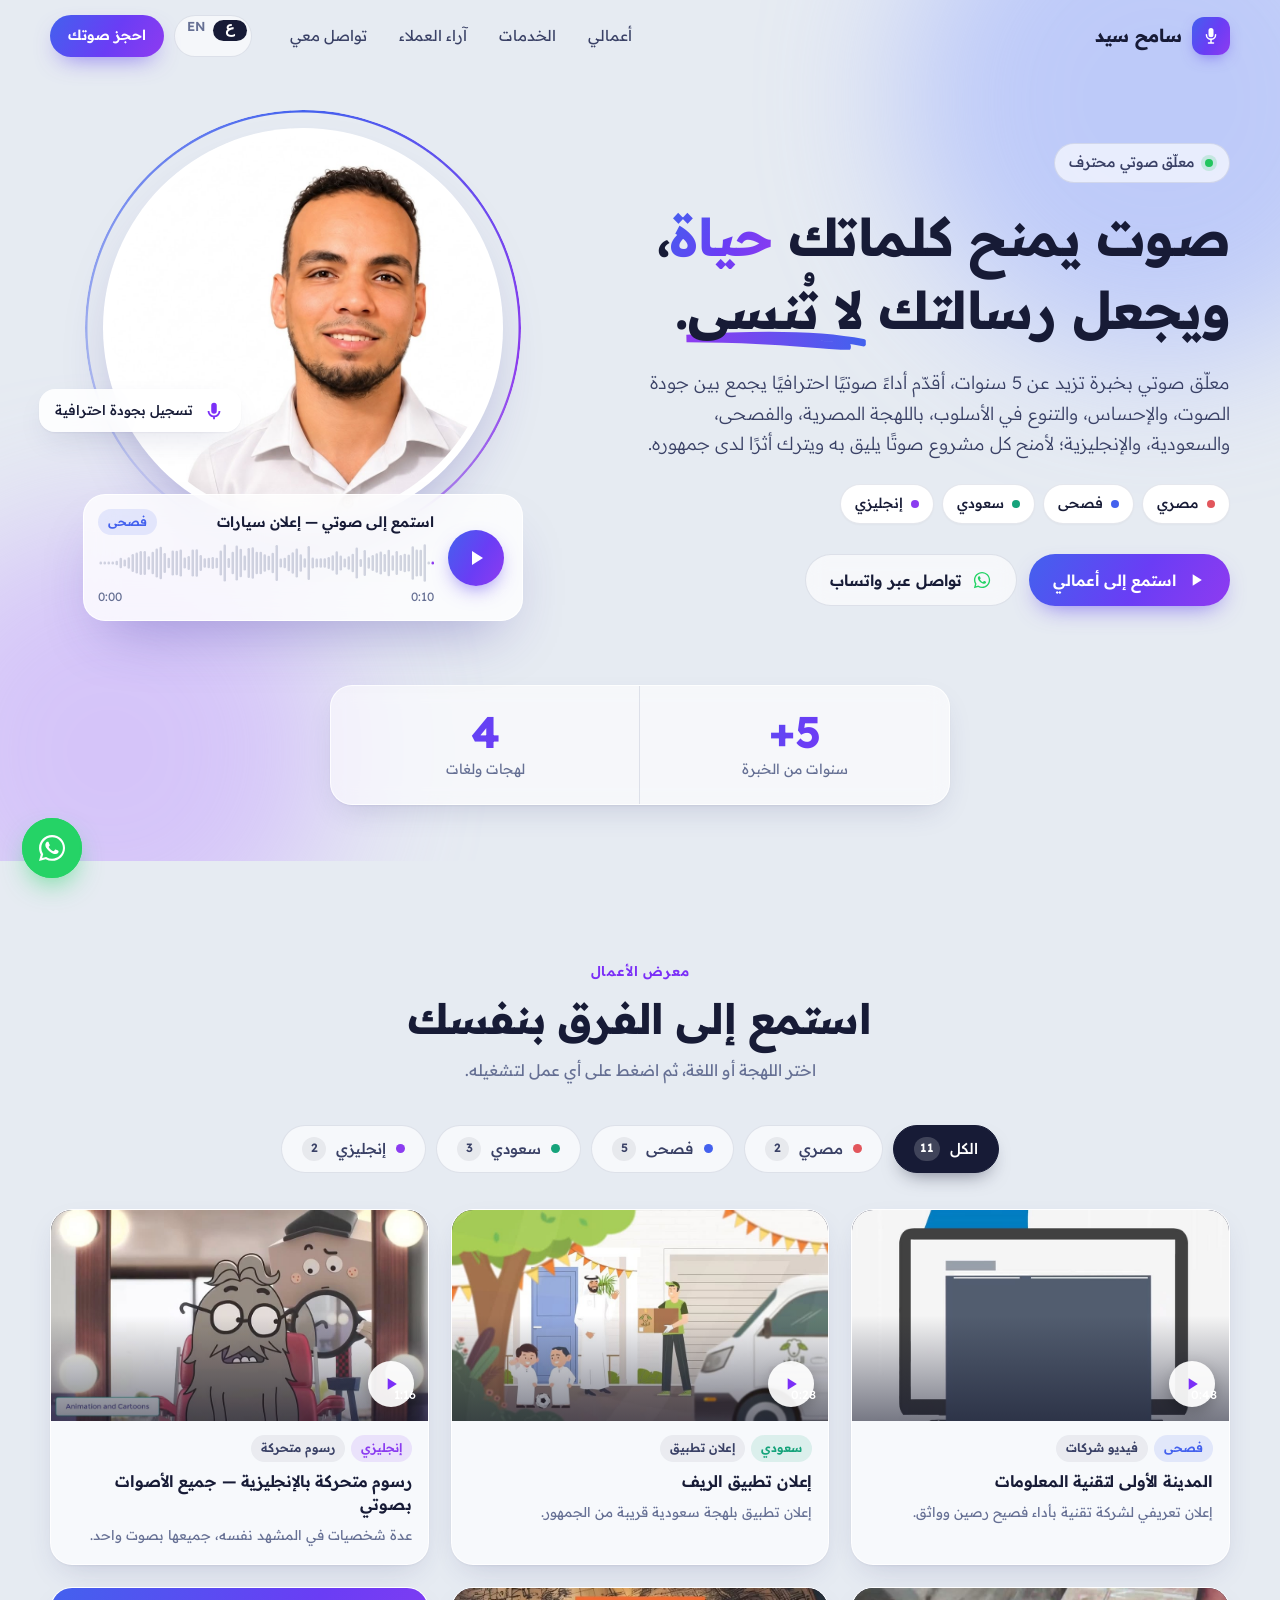
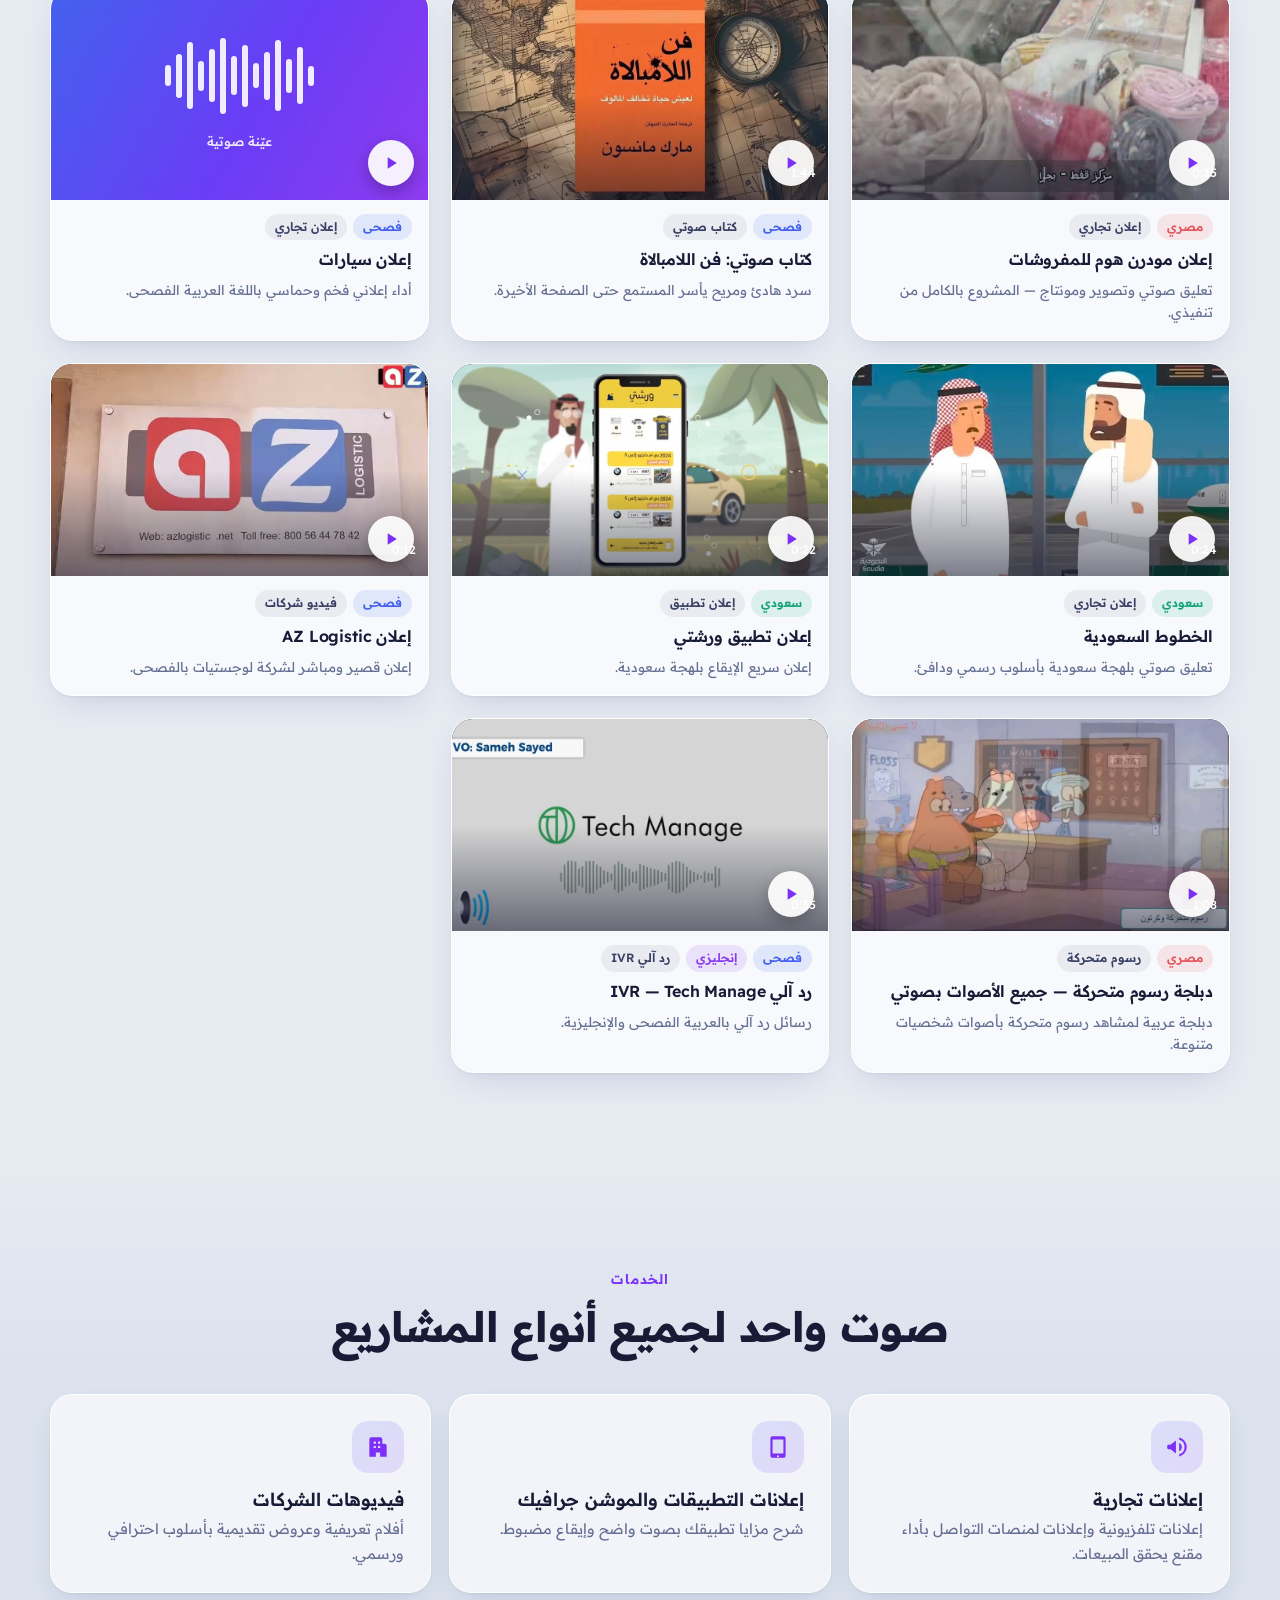
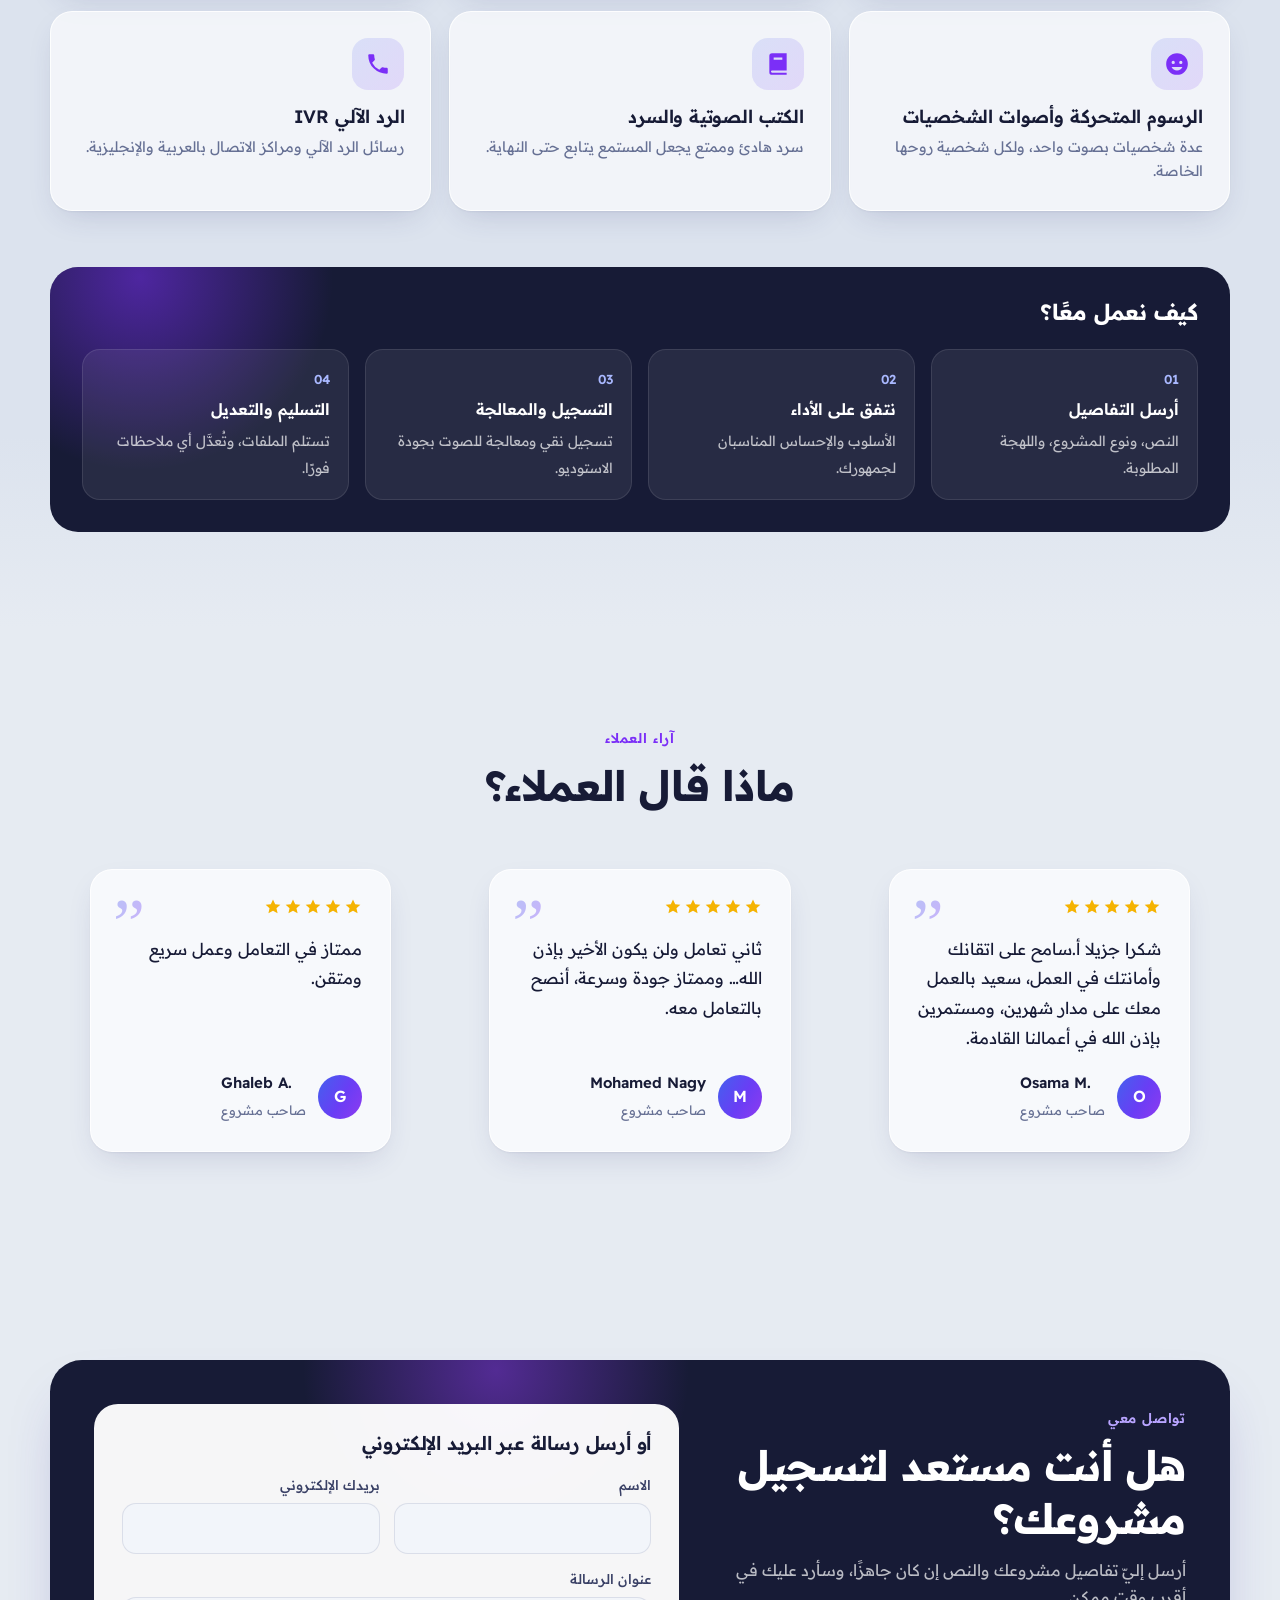
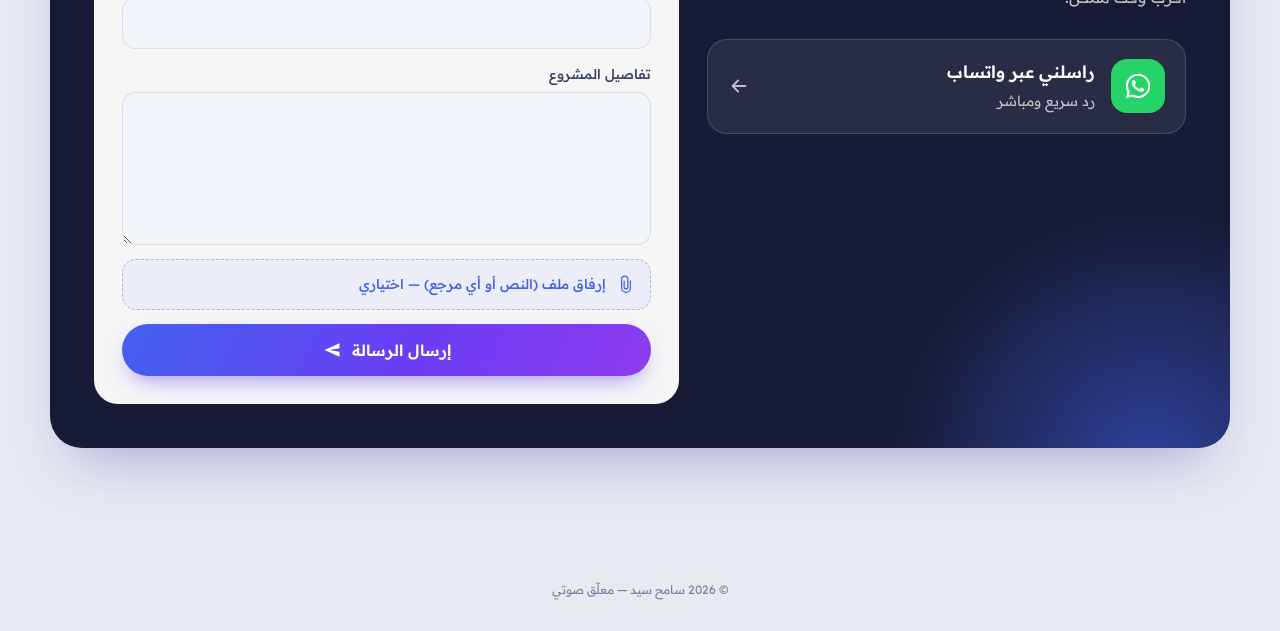
==== commit 1aacece4: "Hero portrait: original photo at 1.25 zoom (Sameh's pick) Natural photo, no widening: head kept wher" ====
--- a/public/index.html
+++ b/public/index.html
@@ -14,7 +14,7 @@
 <link rel="preconnect" href="https://fonts.googleapis.com">
 <link rel="preconnect" href="https://fonts.gstatic.com" crossorigin>
 <link href="https://fonts.googleapis.com/css2?family=Readex+Pro:wght@300;400;500;600;700&display=swap" rel="stylesheet">
-<link rel="stylesheet" href="assets/style.css?v=12">
+<link rel="stylesheet" href="assets/style.css?v=13">
 </head>
 <body>
 
@@ -61,7 +61,7 @@
       <div class="hero-visual reveal">
         <div class="portrait">
           <div class="ring" aria-hidden="true"></div>
-          <div class="photo"><img src="assets/img/sameh-portrait.jpg" alt="سامح سيد" width="1024" height="1024" fetchpriority="high"></div>
+          <div class="photo"><img src="assets/img/sameh.png" alt="سامح سيد" width="1024" height="1024" fetchpriority="high"></div>
           <div class="badge badge-mic"><svg viewBox="0 0 24 24" aria-hidden="true"><path d="M12 15a3 3 0 0 0 3-3V6a3 3 0 1 0-6 0v6a3 3 0 0 0 3 3zm5-3a5 5 0 0 1-10 0H5a7 7 0 0 0 6 6.92V21h2v-2.08A7 7 0 0 0 19 12z"/></svg><span data-i18n="hero.studio">تسجيل بجودة احترافية</span></div>
         </div>
 
--- a/public/assets/style.css
+++ b/public/assets/style.css
@@ -100,7 +100,7 @@
 .hero-visual{position:relative;display:flex;flex-direction:column;align-items:center}
 .portrait{position:relative;width:min(400px,82vw);aspect-ratio:1}
 .portrait .photo{position:relative;width:100%;height:100%;border-radius:50%;overflow:hidden;background:#fff;box-shadow:var(--shadow-lg);border:8px solid rgba(255,255,255,.9)}
-.portrait .photo img{width:100%;height:100%;object-fit:cover;}
+.portrait .photo img{width:100%;height:100%;object-fit:cover;transform:translateY(9.42%) scale(1.25);transform-origin:50% 50%}
 .ring{position:absolute;inset:-18px;border-radius:50%;background:conic-gradient(from 0deg,#4361EE,#8E3BF0,#4361EE00 55%,#4361EE);animation:spin 14s linear infinite;-webkit-mask:radial-gradient(farthest-side,transparent calc(100% - 3px),#000 calc(100% - 2px));mask:radial-gradient(farthest-side,transparent calc(100% - 3px),#000 calc(100% - 2px))}
 @keyframes spin{to{transform:rotate(1turn)}}
 .badge{position:absolute;display:flex;align-items:center;gap:10px;padding:10px 16px;border-radius:16px;background:rgba(255,255,255,.88);backdrop-filter:blur(12px);box-shadow:var(--shadow);font-size:13.5px;font-weight:500;animation:float 6s ease-in-out infinite}
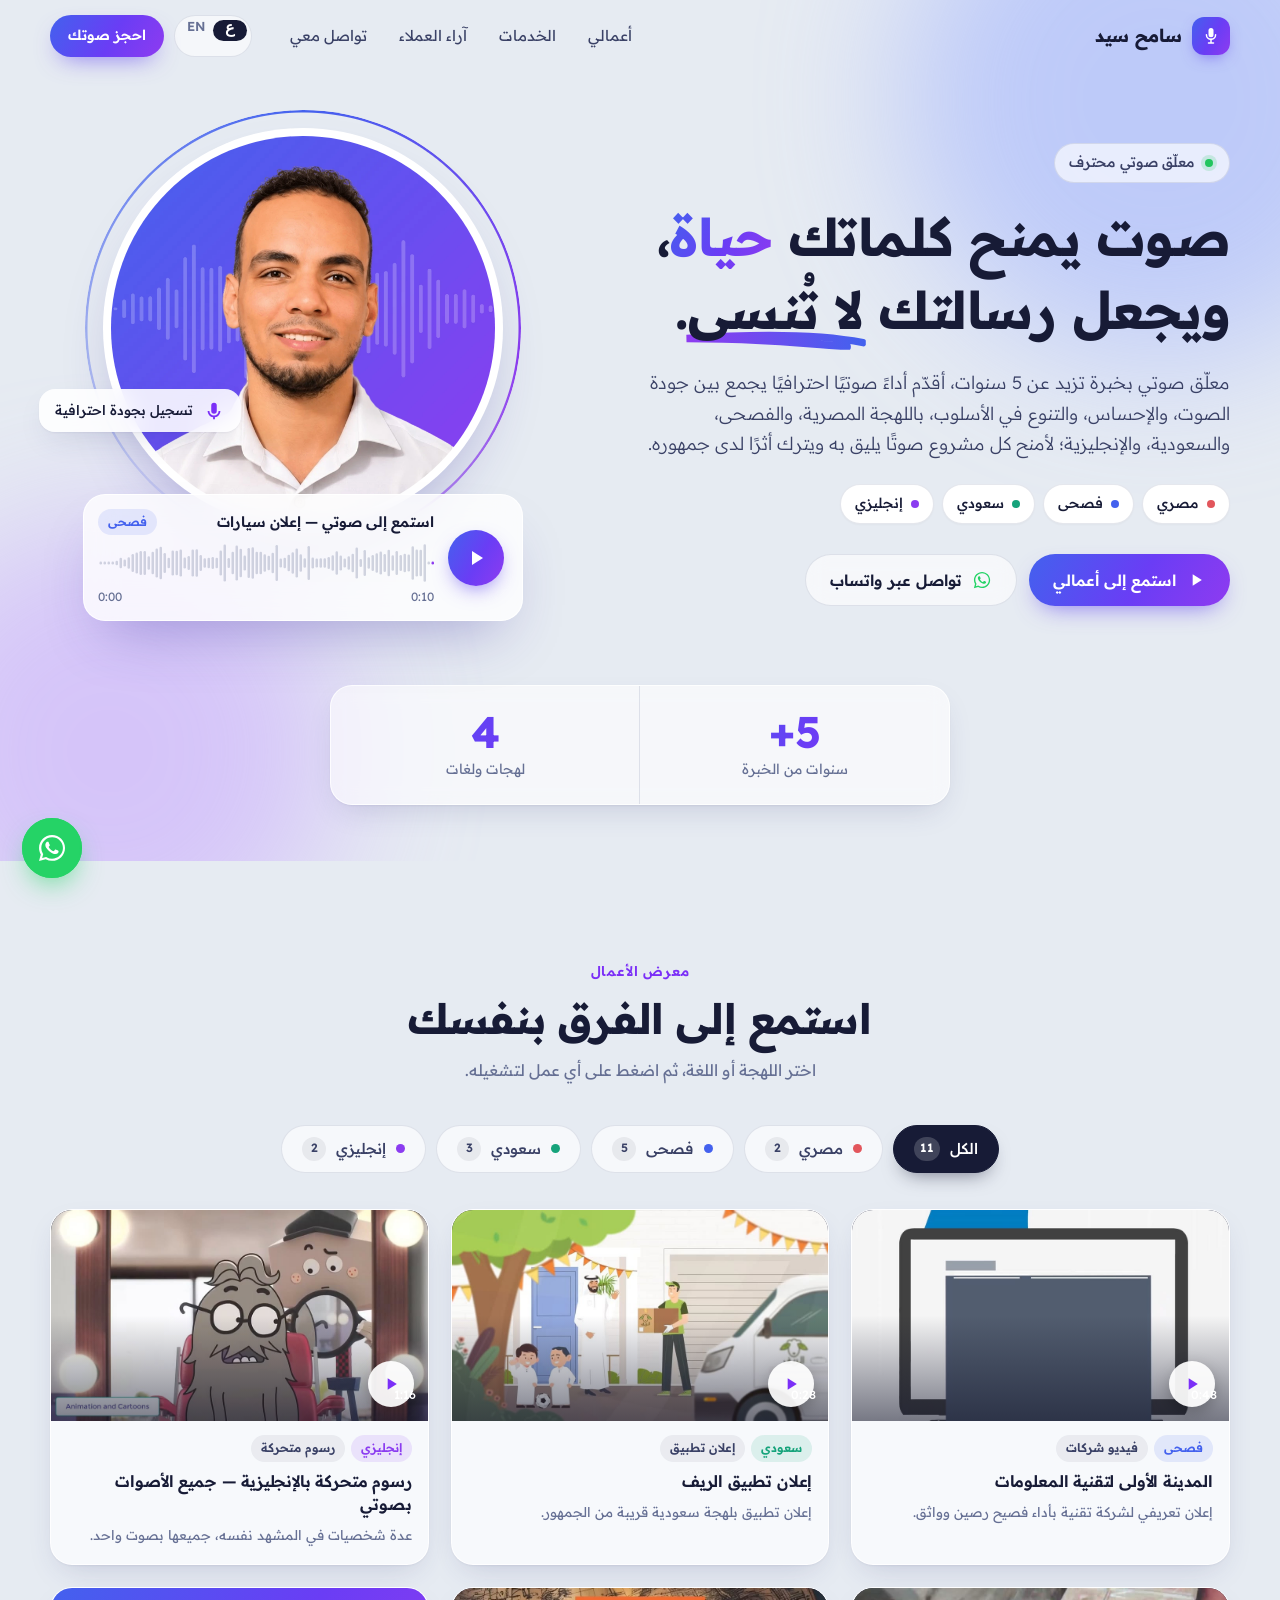
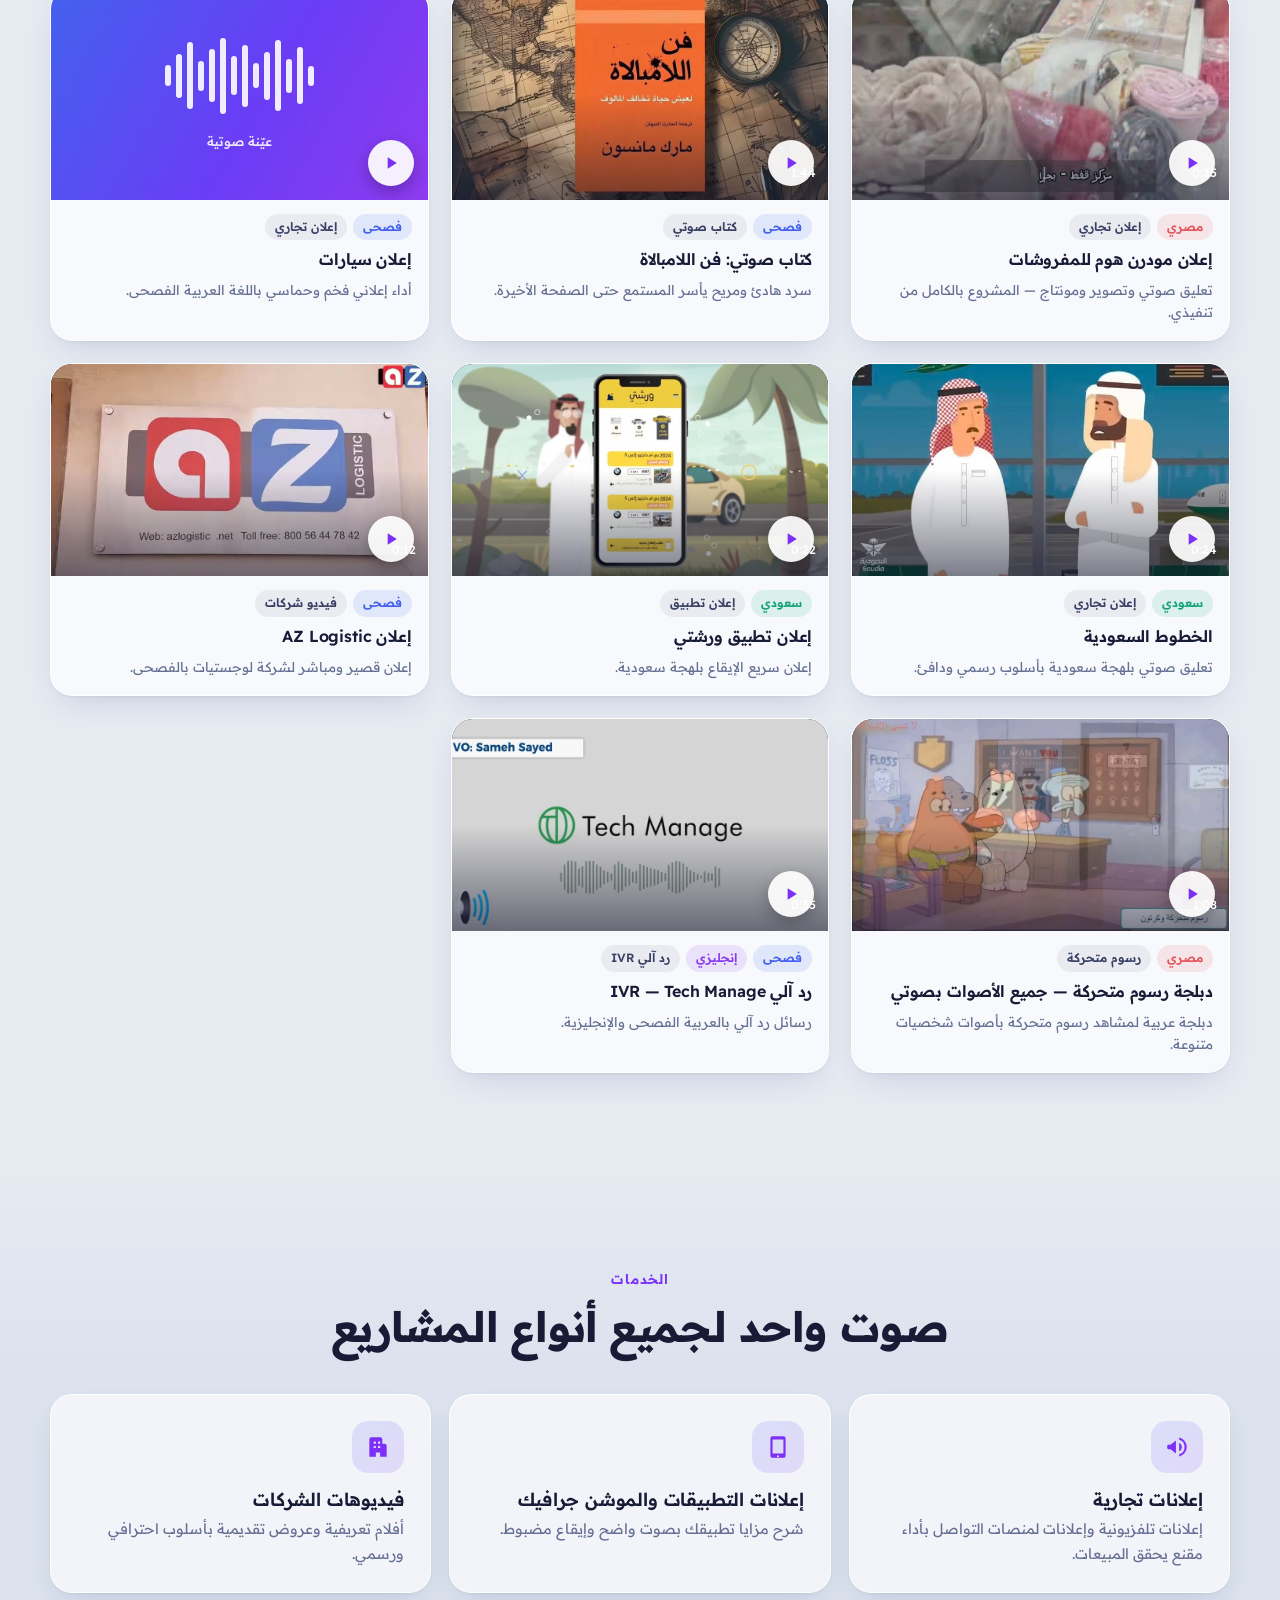
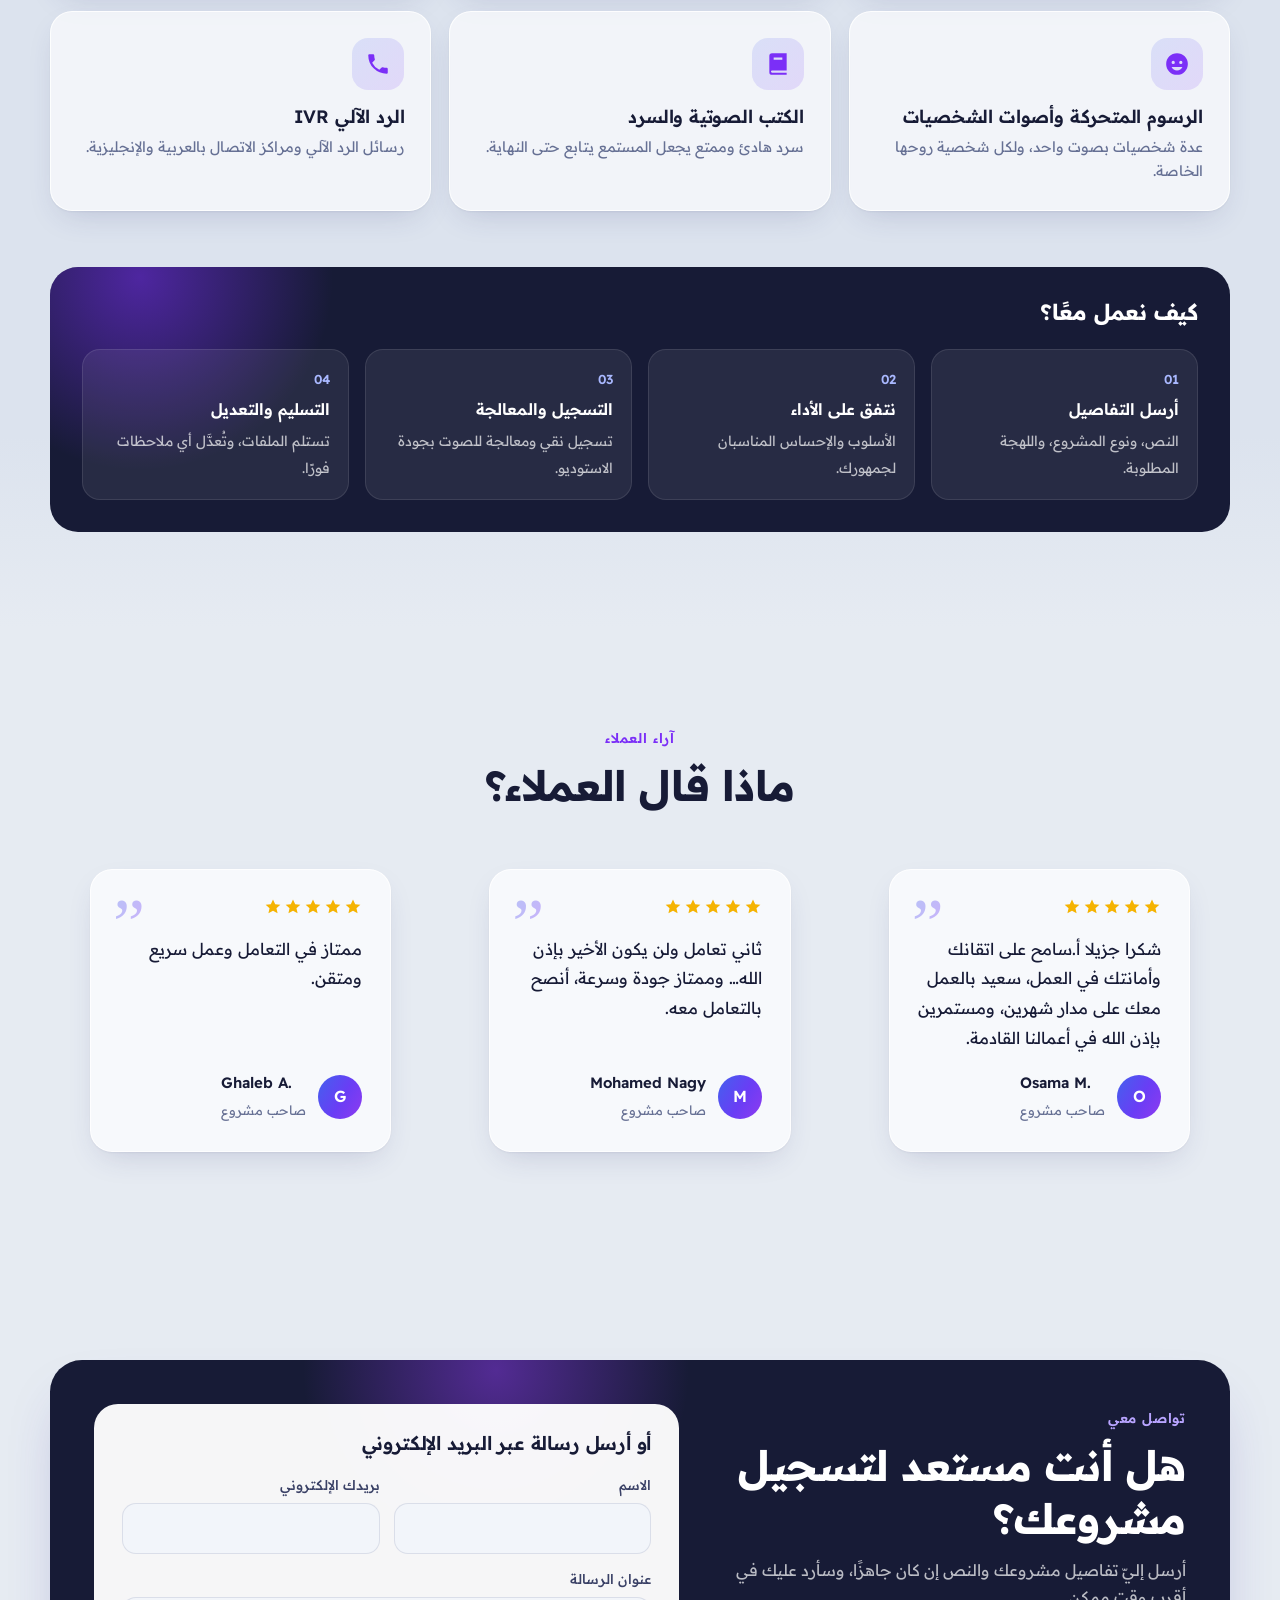
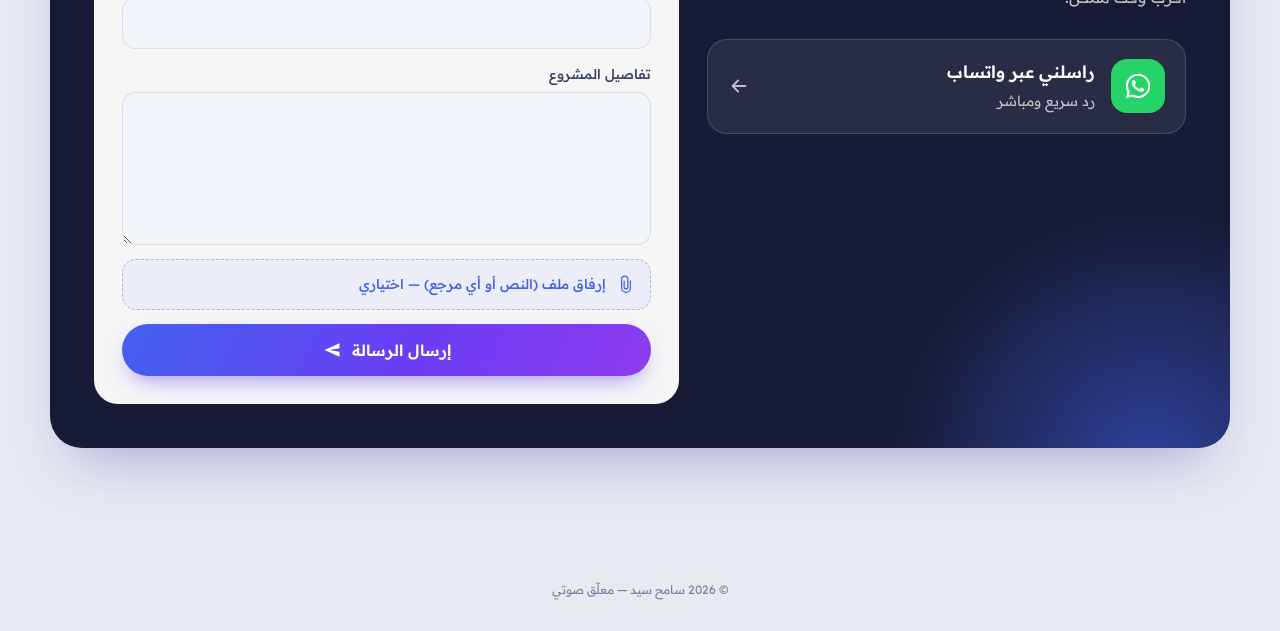
==== commit 626dff8a: "Hero portrait: waveform background, AI cut-out, shoulders from the original photo 1400px WebP (85KB)" ====
--- a/public/index.html
+++ b/public/index.html
@@ -14,7 +14,7 @@
 <link rel="preconnect" href="https://fonts.googleapis.com">
 <link rel="preconnect" href="https://fonts.gstatic.com" crossorigin>
 <link href="https://fonts.googleapis.com/css2?family=Readex+Pro:wght@300;400;500;600;700&display=swap" rel="stylesheet">
-<link rel="stylesheet" href="assets/style.css?v=13">
+<link rel="stylesheet" href="assets/style.css?v=16">
 </head>
 <body>
 
@@ -61,7 +61,7 @@
       <div class="hero-visual reveal">
         <div class="portrait">
           <div class="ring" aria-hidden="true"></div>
-          <div class="photo"><img src="assets/img/sameh.png" alt="سامح سيد" width="1024" height="1024" fetchpriority="high"></div>
+          <div class="photo"><picture><source srcset="assets/img/sameh-portrait-wave.webp" type="image/webp"><img src="assets/img/sameh-portrait-wave.jpg" alt="سامح سيد" width="1400" height="1400" fetchpriority="high" decoding="async"></picture></div>
           <div class="badge badge-mic"><svg viewBox="0 0 24 24" aria-hidden="true"><path d="M12 15a3 3 0 0 0 3-3V6a3 3 0 1 0-6 0v6a3 3 0 0 0 3 3zm5-3a5 5 0 0 1-10 0H5a7 7 0 0 0 6 6.92V21h2v-2.08A7 7 0 0 0 19 12z"/></svg><span data-i18n="hero.studio">تسجيل بجودة احترافية</span></div>
         </div>
 
@@ -100,7 +100,12 @@
         <p class="sub" data-i18n="work.sub">اختر اللهجة أو اللغة، ثم اضغط على أي عمل لتشغيله.</p>
       </div>
 
-      <div class="filters reveal" id="filters" role="tablist" aria-label="Filter by dialect"></div>
+      <div class="filters-wrap reveal">
+        <div class="filters" id="filters" role="tablist" aria-label="Filter by dialect"></div>
+        <button class="filters-more" id="filtersMore" type="button" aria-label="المزيد من اللهجات" hidden>
+          <svg viewBox="0 0 24 24" aria-hidden="true"><path d="M15 5l-7 7 7 7" fill="none" stroke="currentColor" stroke-width="2.4" stroke-linecap="round" stroke-linejoin="round"/></svg>
+        </button>
+      </div>
       <div class="grid" id="grid"></div>
     </div>
   </section>
@@ -195,6 +200,6 @@
   <symbol id="i-wa" viewBox="0 0 32 32"><path fill="currentColor" d="M16.04 3C8.86 3 3.05 8.8 3.05 15.97c0 2.29.6 4.53 1.74 6.5L3 29l6.7-1.75a12.95 12.95 0 0 0 6.33 1.62h.01c7.17 0 12.99-5.8 12.99-12.97C29.03 8.8 23.21 3 16.04 3zm0 23.68h-.01a10.8 10.8 0 0 1-5.49-1.5l-.4-.23-3.97 1.04 1.06-3.87-.26-.4a10.7 10.7 0 0 1-1.65-5.75c0-5.95 4.85-10.79 10.82-10.79 5.96 0 10.8 4.84 10.8 10.8 0 5.95-4.85 10.7-10.9 10.7zm5.93-8.07c-.33-.16-1.93-.95-2.23-1.06-.3-.11-.52-.16-.74.17-.22.32-.85 1.06-1.04 1.27-.19.22-.38.25-.71.08-.33-.16-1.38-.51-2.63-1.62-.97-.86-1.63-1.93-1.82-2.25-.19-.33-.02-.5.14-.67.15-.14.33-.38.49-.57.17-.19.22-.32.33-.54.11-.22.06-.41-.03-.57-.08-.16-.74-1.78-1.01-2.44-.27-.64-.54-.55-.74-.56h-.63c-.22 0-.57.08-.87.41-.3.32-1.14 1.11-1.14 2.71s1.17 3.15 1.33 3.36c.16.22 2.3 3.5 5.56 4.91.78.33 1.38.53 1.86.68.78.25 1.49.21 2.05.13.63-.09 1.93-.79 2.2-1.55.27-.76.27-1.41.19-1.55-.08-.13-.3-.21-.63-.38z"/></symbol>
 </svg>
 
-<script src="assets/main.js?v=9"></script>
+<script src="assets/main.js?v=13"></script>
 </body>
 </html>
--- a/public/assets/style.css
+++ b/public/assets/style.css
@@ -100,7 +100,8 @@
 .hero-visual{position:relative;display:flex;flex-direction:column;align-items:center}
 .portrait{position:relative;width:min(400px,82vw);aspect-ratio:1}
 .portrait .photo{position:relative;width:100%;height:100%;border-radius:50%;overflow:hidden;background:#fff;box-shadow:var(--shadow-lg);border:8px solid rgba(255,255,255,.9)}
-.portrait .photo img{width:100%;height:100%;object-fit:cover;transform:translateY(9.42%) scale(1.25);transform-origin:50% 50%}
+.portrait .photo picture{display:block;width:100%;height:100%}
+.portrait .photo img{width:100%;height:100%;object-fit:cover}
 .ring{position:absolute;inset:-18px;border-radius:50%;background:conic-gradient(from 0deg,#4361EE,#8E3BF0,#4361EE00 55%,#4361EE);animation:spin 14s linear infinite;-webkit-mask:radial-gradient(farthest-side,transparent calc(100% - 3px),#000 calc(100% - 2px));mask:radial-gradient(farthest-side,transparent calc(100% - 3px),#000 calc(100% - 2px))}
 @keyframes spin{to{transform:rotate(1turn)}}
 .badge{position:absolute;display:flex;align-items:center;gap:10px;padding:10px 16px;border-radius:16px;background:rgba(255,255,255,.88);backdrop-filter:blur(12px);box-shadow:var(--shadow);font-size:13.5px;font-weight:500;animation:float 6s ease-in-out infinite}
@@ -316,3 +317,28 @@
   .fab{width:54px;height:54px;bottom:16px;inset-inline-end:16px}
 }
 .lb-media iframe{width:100%;aspect-ratio:16/9;max-height:calc(100vh - 220px);border:0;background:#000}
+
+/* ---------- phone layout for tag rows ---------- */
+.filters-wrap{position:relative}
+.filters-more{display:none}
+@media (max-width:640px){
+  /* hero dialect tags: the four in one row */
+  .dialects{gap:6px}
+  html[lang=ar] .dialects{flex-wrap:nowrap}
+  .dialects .chip{padding:6px 11px;gap:6px;font-size:13px;flex:none}
+  .dialects .chip i{width:7px;height:7px}
+  /* gallery filters: one row you can swipe */
+  .filters{flex-wrap:nowrap;justify-content:flex-start;overflow-x:auto;margin-inline:-16px;padding:4px 16px 8px;margin-bottom:22px;scrollbar-width:none;-webkit-overflow-scrolling:touch;scroll-snap-type:x proximity}
+  .filters::-webkit-scrollbar{display:none}
+  .filters .f-btn{flex:none;scroll-snap-align:start}
+  .filters.can-scroll{-webkit-mask-image:linear-gradient(to left,#000 80%,transparent);mask-image:linear-gradient(to left,#000 80%,transparent)}
+  html[dir=ltr] .filters.can-scroll{-webkit-mask-image:linear-gradient(to right,#000 80%,transparent);mask-image:linear-gradient(to right,#000 80%,transparent)}
+  .filters-more{display:grid;place-items:center;position:absolute;top:25px;transform:translateY(-50%);inset-inline-end:-6px;width:38px;height:38px;border-radius:50%;background:#fff;color:var(--violet);box-shadow:0 6px 16px -4px rgba(48,56,120,.35);z-index:2}
+  .filters-more svg{width:20px;height:20px}
+  .filters-more[hidden]{display:none}
+  html[dir=ltr] .filters-more svg{transform:scaleX(-1)}
+}
+/* very narrow phones: let the four hero tags wrap two by two instead of being cut */
+@media (max-width:359px){
+  .dialects{flex-wrap:wrap}
+}
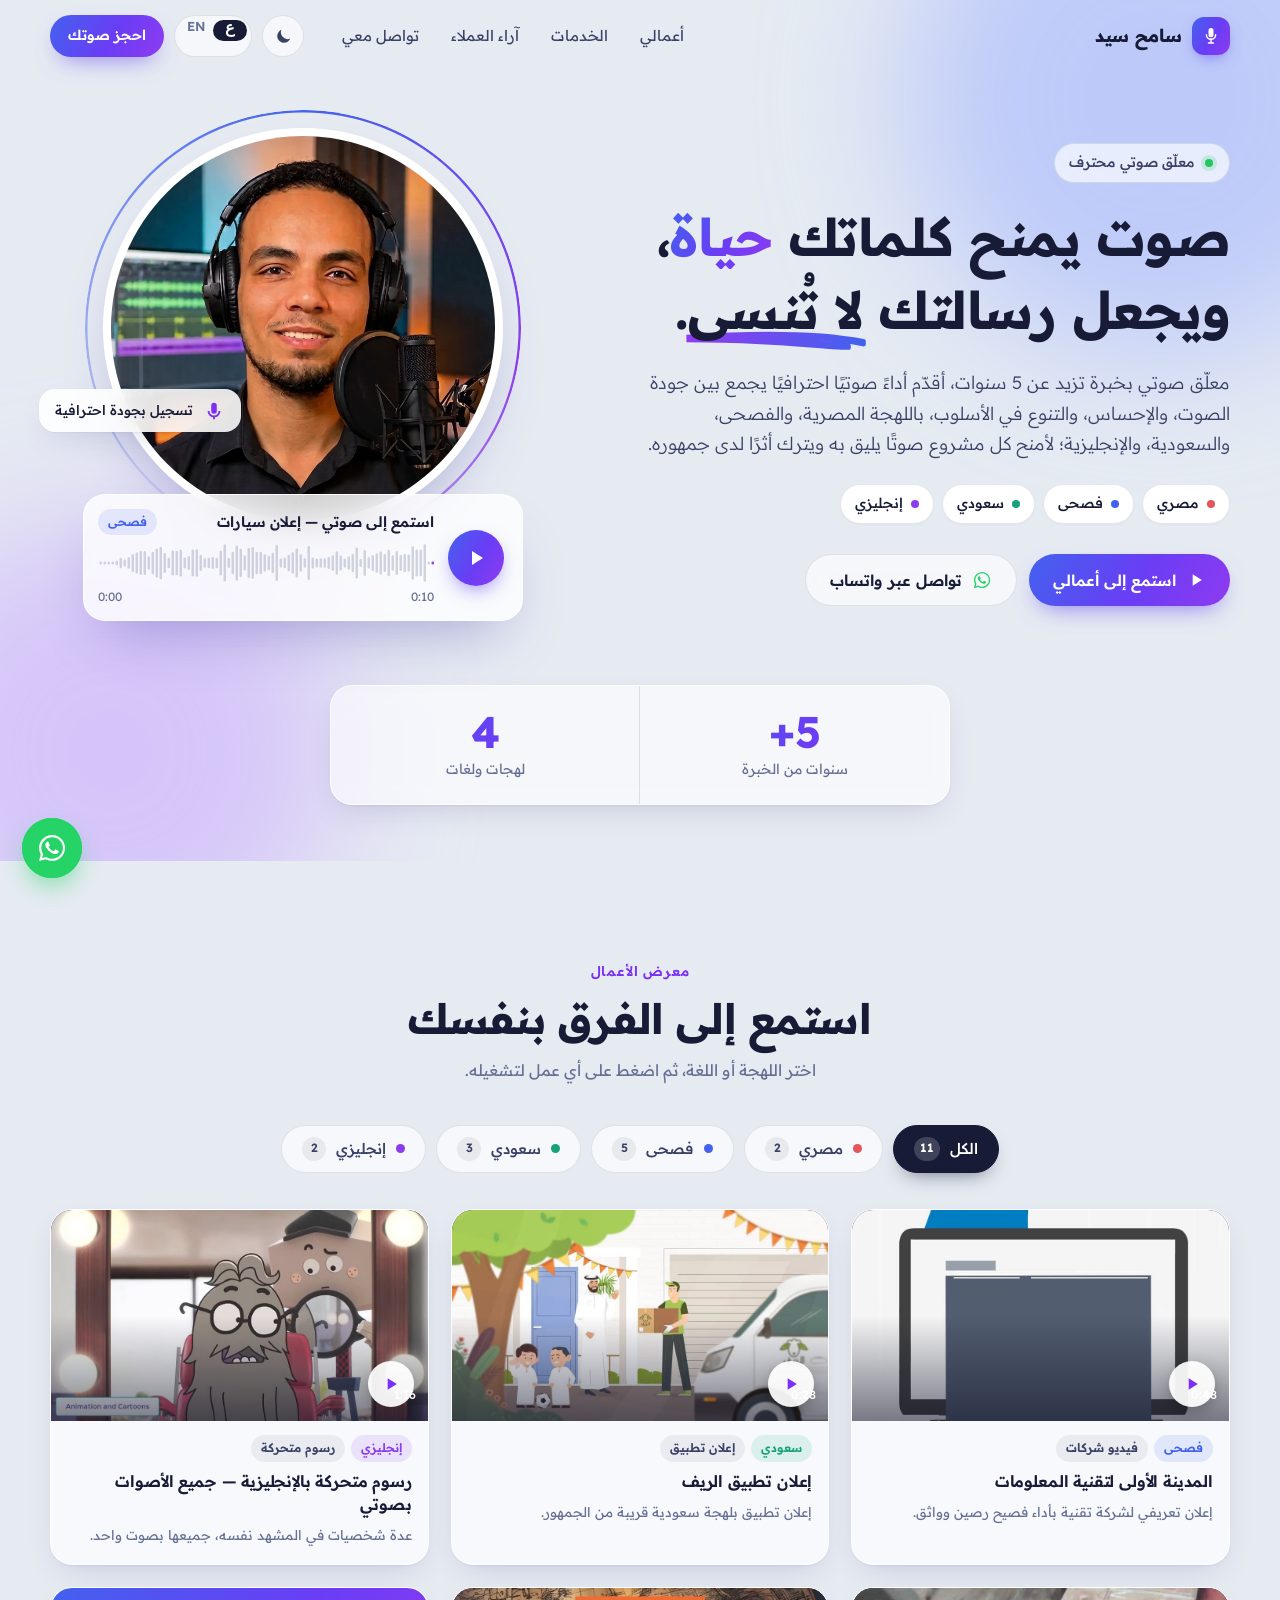
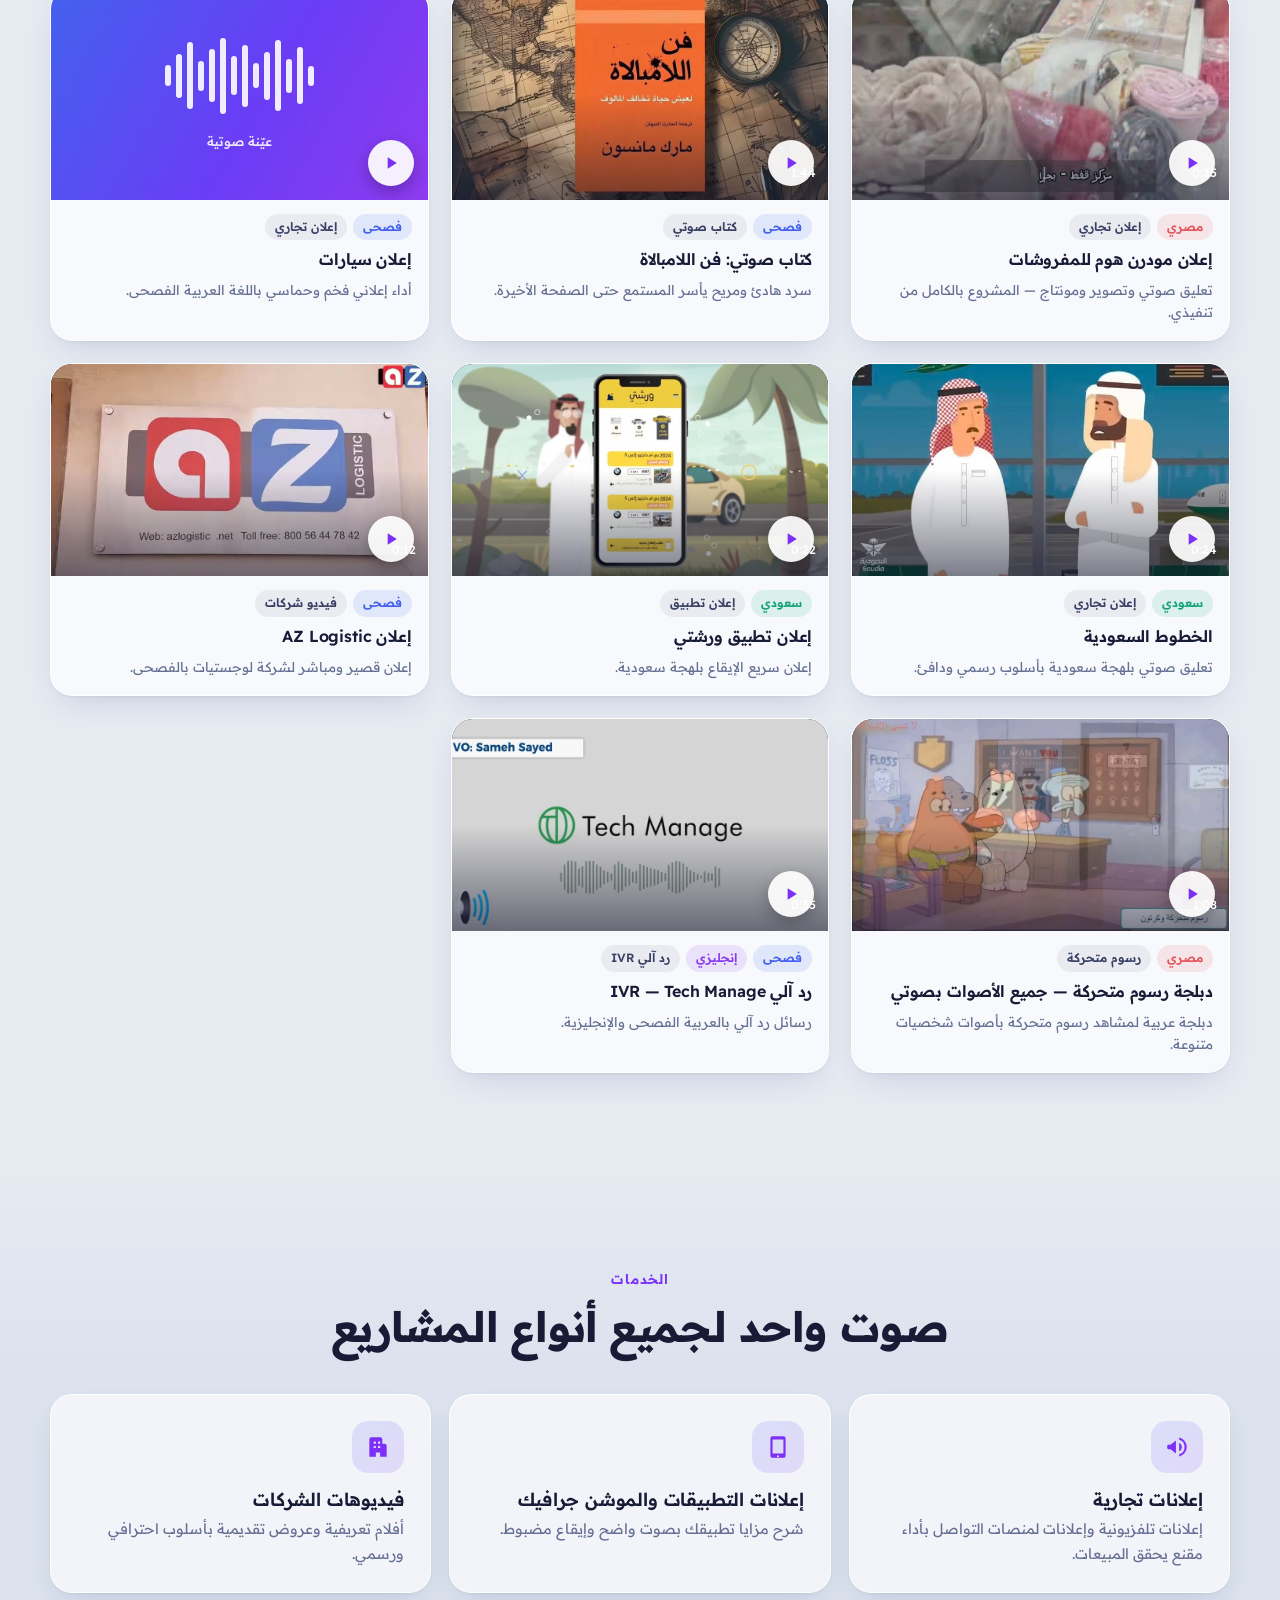
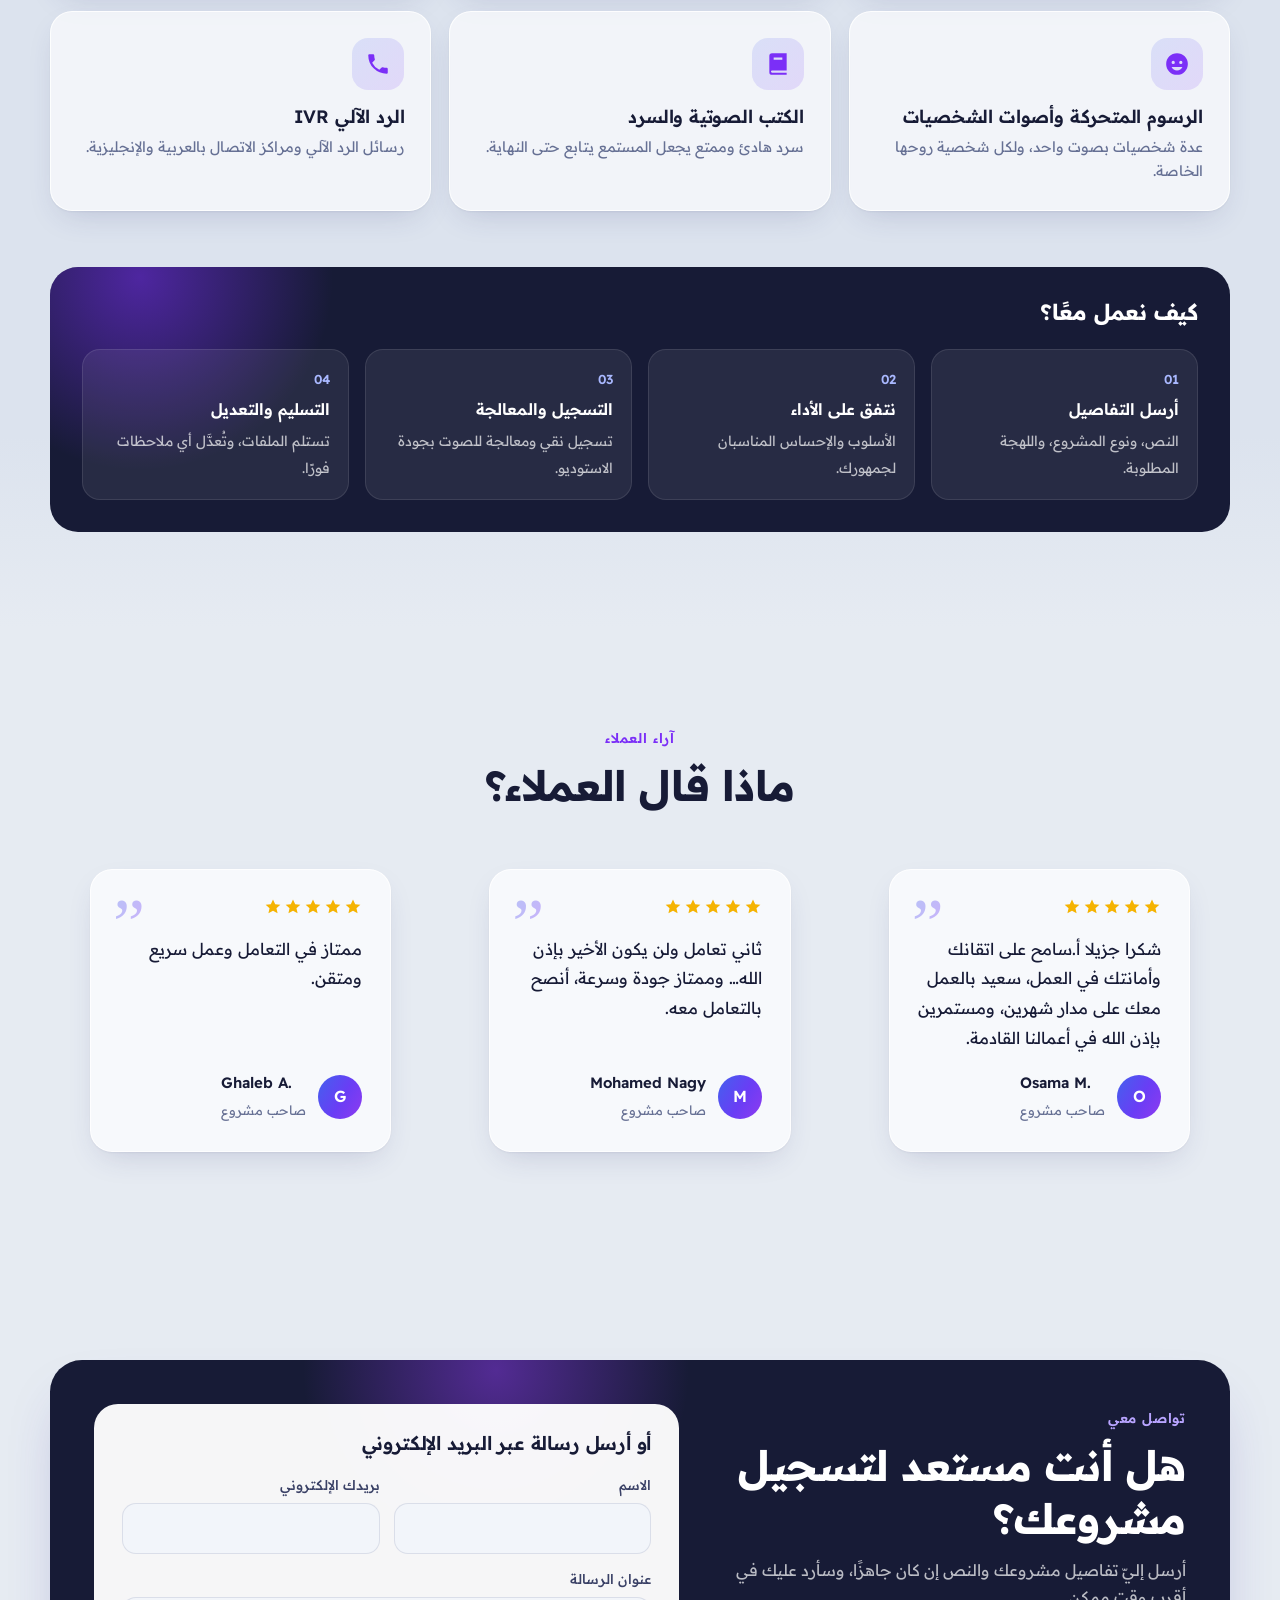
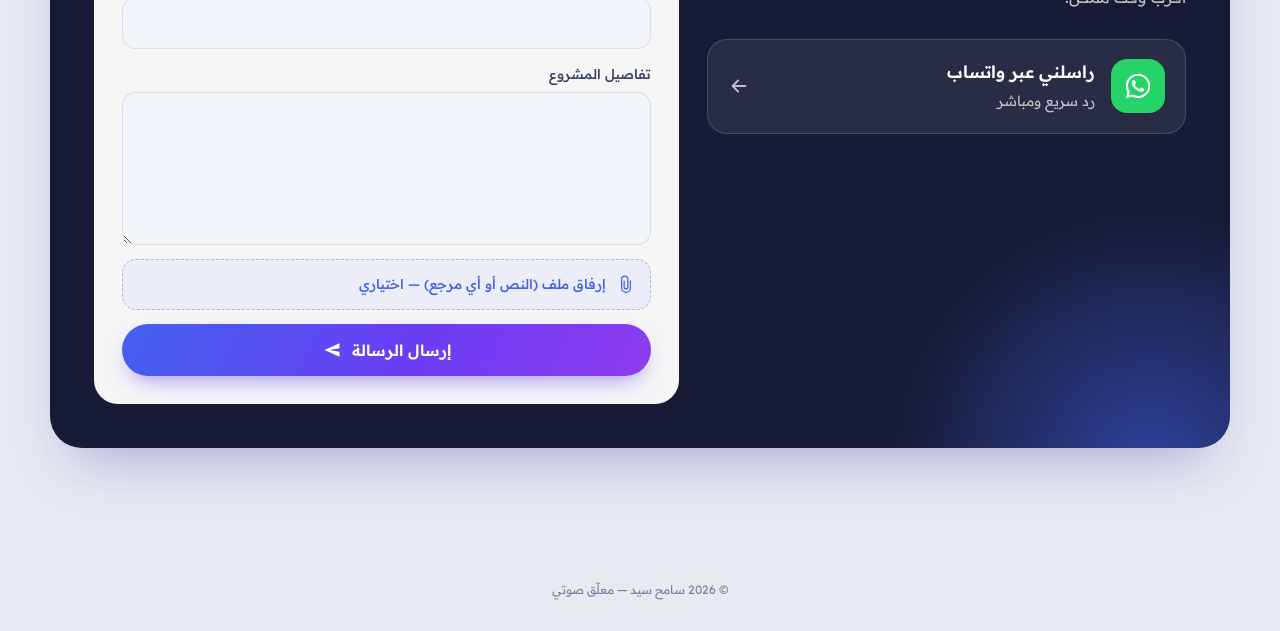
==== commit d83f2bc5: "Studio portrait, dark mode toggle, menu visible on phones Co-Authored-By: Claude Opus 5.5 <noreply@a" ====
--- a/public/index.html
+++ b/public/index.html
@@ -14,7 +14,8 @@
 <link rel="preconnect" href="https://fonts.googleapis.com">
 <link rel="preconnect" href="https://fonts.gstatic.com" crossorigin>
 <link href="https://fonts.googleapis.com/css2?family=Readex+Pro:wght@300;400;500;600;700&display=swap" rel="stylesheet">
-<link rel="stylesheet" href="assets/style.css?v=16">
+<link rel="stylesheet" href="assets/style.css?v=17">
+<script>try{if(localStorage.getItem("theme")==="dark"){document.documentElement.dataset.theme="dark";document.querySelector('meta[name=theme-color]').content="#0F1224"}}catch(e){}</script>
 </head>
 <body>
 
@@ -34,6 +35,7 @@
       <a href="#contact" data-i18n="nav.contact">تواصل معي</a>
     </nav>
     <div class="nav-end">
+      <button class="theme" id="themeBtn" type="button" aria-label="الوضع الداكن / Dark mode"><svg class="i-moon" viewBox="0 0 24 24"><path d="M20.5 14.6A8.5 8.5 0 0 1 9.4 3.5a8.5 8.5 0 1 0 11.1 11.1z"/></svg><svg class="i-sun" viewBox="0 0 24 24"><circle cx="12" cy="12" r="4.5"/><g fill="none" stroke="currentColor" stroke-width="2" stroke-linecap="round"><path d="M12 2v2M12 20v2M2 12h2M20 12h2M4.9 4.9l1.4 1.4M17.7 17.7l1.4 1.4M4.9 19.1l1.4-1.4M17.7 6.3l1.4-1.4"/></g></svg></button>
       <button class="lang" id="langBtn" type="button" aria-label="Switch language"><span data-l="ar">ع</span><span data-l="en">EN</span></button>
       <a href="#contact" class="btn btn-grad btn-sm" data-i18n="nav.cta">احجز صوتك</a>
     </div>
@@ -61,7 +63,7 @@
       <div class="hero-visual reveal">
         <div class="portrait">
           <div class="ring" aria-hidden="true"></div>
-          <div class="photo"><picture><source srcset="assets/img/sameh-portrait-wave.webp" type="image/webp"><img src="assets/img/sameh-portrait-wave.jpg" alt="سامح سيد" width="1400" height="1400" fetchpriority="high" decoding="async"></picture></div>
+          <div class="photo"><picture><source srcset="assets/img/sameh-studio.webp" type="image/webp"><img src="assets/img/sameh-studio.jpg" alt="سامح سيد" width="1400" height="1400" fetchpriority="high" decoding="async"></picture></div>
           <div class="badge badge-mic"><svg viewBox="0 0 24 24" aria-hidden="true"><path d="M12 15a3 3 0 0 0 3-3V6a3 3 0 1 0-6 0v6a3 3 0 0 0 3 3zm5-3a5 5 0 0 1-10 0H5a7 7 0 0 0 6 6.92V21h2v-2.08A7 7 0 0 0 19 12z"/></svg><span data-i18n="hero.studio">تسجيل بجودة احترافية</span></div>
         </div>
 
@@ -200,6 +202,6 @@
   <symbol id="i-wa" viewBox="0 0 32 32"><path fill="currentColor" d="M16.04 3C8.86 3 3.05 8.8 3.05 15.97c0 2.29.6 4.53 1.74 6.5L3 29l6.7-1.75a12.95 12.95 0 0 0 6.33 1.62h.01c7.17 0 12.99-5.8 12.99-12.97C29.03 8.8 23.21 3 16.04 3zm0 23.68h-.01a10.8 10.8 0 0 1-5.49-1.5l-.4-.23-3.97 1.04 1.06-3.87-.26-.4a10.7 10.7 0 0 1-1.65-5.75c0-5.95 4.85-10.79 10.82-10.79 5.96 0 10.8 4.84 10.8 10.8 0 5.95-4.85 10.7-10.9 10.7zm5.93-8.07c-.33-.16-1.93-.95-2.23-1.06-.3-.11-.52-.16-.74.17-.22.32-.85 1.06-1.04 1.27-.19.22-.38.25-.71.08-.33-.16-1.38-.51-2.63-1.62-.97-.86-1.63-1.93-1.82-2.25-.19-.33-.02-.5.14-.67.15-.14.33-.38.49-.57.17-.19.22-.32.33-.54.11-.22.06-.41-.03-.57-.08-.16-.74-1.78-1.01-2.44-.27-.64-.54-.55-.74-.56h-.63c-.22 0-.57.08-.87.41-.3.32-1.14 1.11-1.14 2.71s1.17 3.15 1.33 3.36c.16.22 2.3 3.5 5.56 4.91.78.33 1.38.53 1.86.68.78.25 1.49.21 2.05.13.63-.09 1.93-.79 2.2-1.55.27-.76.27-1.41.19-1.55-.08-.13-.3-.21-.63-.38z"/></symbol>
 </svg>
 
-<script src="assets/main.js?v=13"></script>
+<script src="assets/main.js?v=14"></script>
 </body>
 </html>
--- a/public/assets/style.css
+++ b/public/assets/style.css
@@ -284,9 +284,12 @@
   .badge-exp{inset-inline-start:-6%}.badge-mic{inset-inline-end:-6%}
 }
 @media (max-width:900px){
-  .links{display:none}
+  html{scroll-padding-top:124px}
+  .nav-in{flex-wrap:wrap;row-gap:0;height:auto;padding-top:10px}
   .nav-end{margin-inline-start:auto}
-  .hero{padding-top:108px}
+  .links{order:3;width:100%;justify-content:center;margin:2px 0 0;padding:6px 0 8px;border-top:1px solid var(--line)}
+  .links a{padding:6px 12px;font-size:14px}
+  .hero{padding-top:150px}
   .hero-in{grid-template-columns:1fr;gap:40px}
   .hero-copy{text-align:center}
   .eyebrow{margin-inline:auto}
@@ -342,3 +345,35 @@
 @media (max-width:359px){
   .dialects{flex-wrap:wrap}
 }
+
+/* ---------- theme switch ---------- */
+.theme{display:grid;place-items:center;width:42px;height:42px;border-radius:50%;background:rgba(255,255,255,.6);border:1px solid var(--line);color:var(--ink-2);transition:background .2s,color .2s}
+.theme:hover{color:var(--violet)}
+.theme svg{width:19px;height:19px}
+.theme .i-sun,[data-theme=dark] .theme .i-moon{display:none}
+[data-theme=dark] .theme .i-sun{display:block}
+
+/* ---------- dark mode ---------- */
+[data-theme=dark]{
+  --bg:#0F1224; --bg-2:#141834; --surface:#1C2140;
+  --card:rgba(30,35,68,.62); --card-solid:#1A1F3B;
+  --line:rgba(170,180,255,.13);
+  --ink:#EEF0FA; --ink-2:#C4C9E8; --muted:#8F97C0;
+  --shadow:0 1px 2px rgba(0,0,0,.3),0 12px 32px -12px rgba(0,0,0,.55);
+  --shadow-lg:0 30px 60px -24px rgba(0,0,0,.7);
+  color-scheme:dark;
+}
+[data-theme=dark] .nav.scrolled{background:rgba(15,18,36,.8)}
+[data-theme=dark] .theme,[data-theme=dark] .lang,[data-theme=dark] .eyebrow,[data-theme=dark] .f-btn{background:rgba(36,42,80,.6)}
+[data-theme=dark] .links a:hover,[data-theme=dark] .btn-ghost:hover,[data-theme=dark] .f-btn:hover{background:rgba(52,60,110,.7)}
+[data-theme=dark] .theme{color:#FFD27A}
+[data-theme=dark] .chip,[data-theme=dark] .filters-more{background:#1E2446}
+[data-theme=dark] .badge,[data-theme=dark] .player{background:rgba(26,31,59,.88)}
+[data-theme=dark] .thumb .pbtn,[data-theme=dark] .thumb .official,[data-theme=dark] .lb-x{background:rgba(26,31,59,.92)}
+html[data-theme=dark][lang=ar] .lang [data-l=ar],html[data-theme=dark][lang=en] .lang [data-l=en],[data-theme=dark] .f-btn[aria-selected=true]{background:var(--grad);color:#fff;border-color:transparent}
+[data-theme=dark] .stats,[data-theme=dark] .card,[data-theme=dark] .svc,[data-theme=dark] .rev{border-color:rgba(170,180,255,.08)}
+[data-theme=dark] .portrait .photo{border-color:rgba(36,42,80,.95);background:#1A1F3B}
+[data-theme=dark] .process,[data-theme=dark] .contact-in{background:#181C38;border:1px solid rgba(170,180,255,.1)}
+[data-theme=dark] .form{background:#1F2547}
+[data-theme=dark] .form input:focus,[data-theme=dark] .form textarea:focus{background:#242B52}
+[data-theme=dark] .form-ok{background:rgba(22,163,123,.15);color:#5BD6A8}
